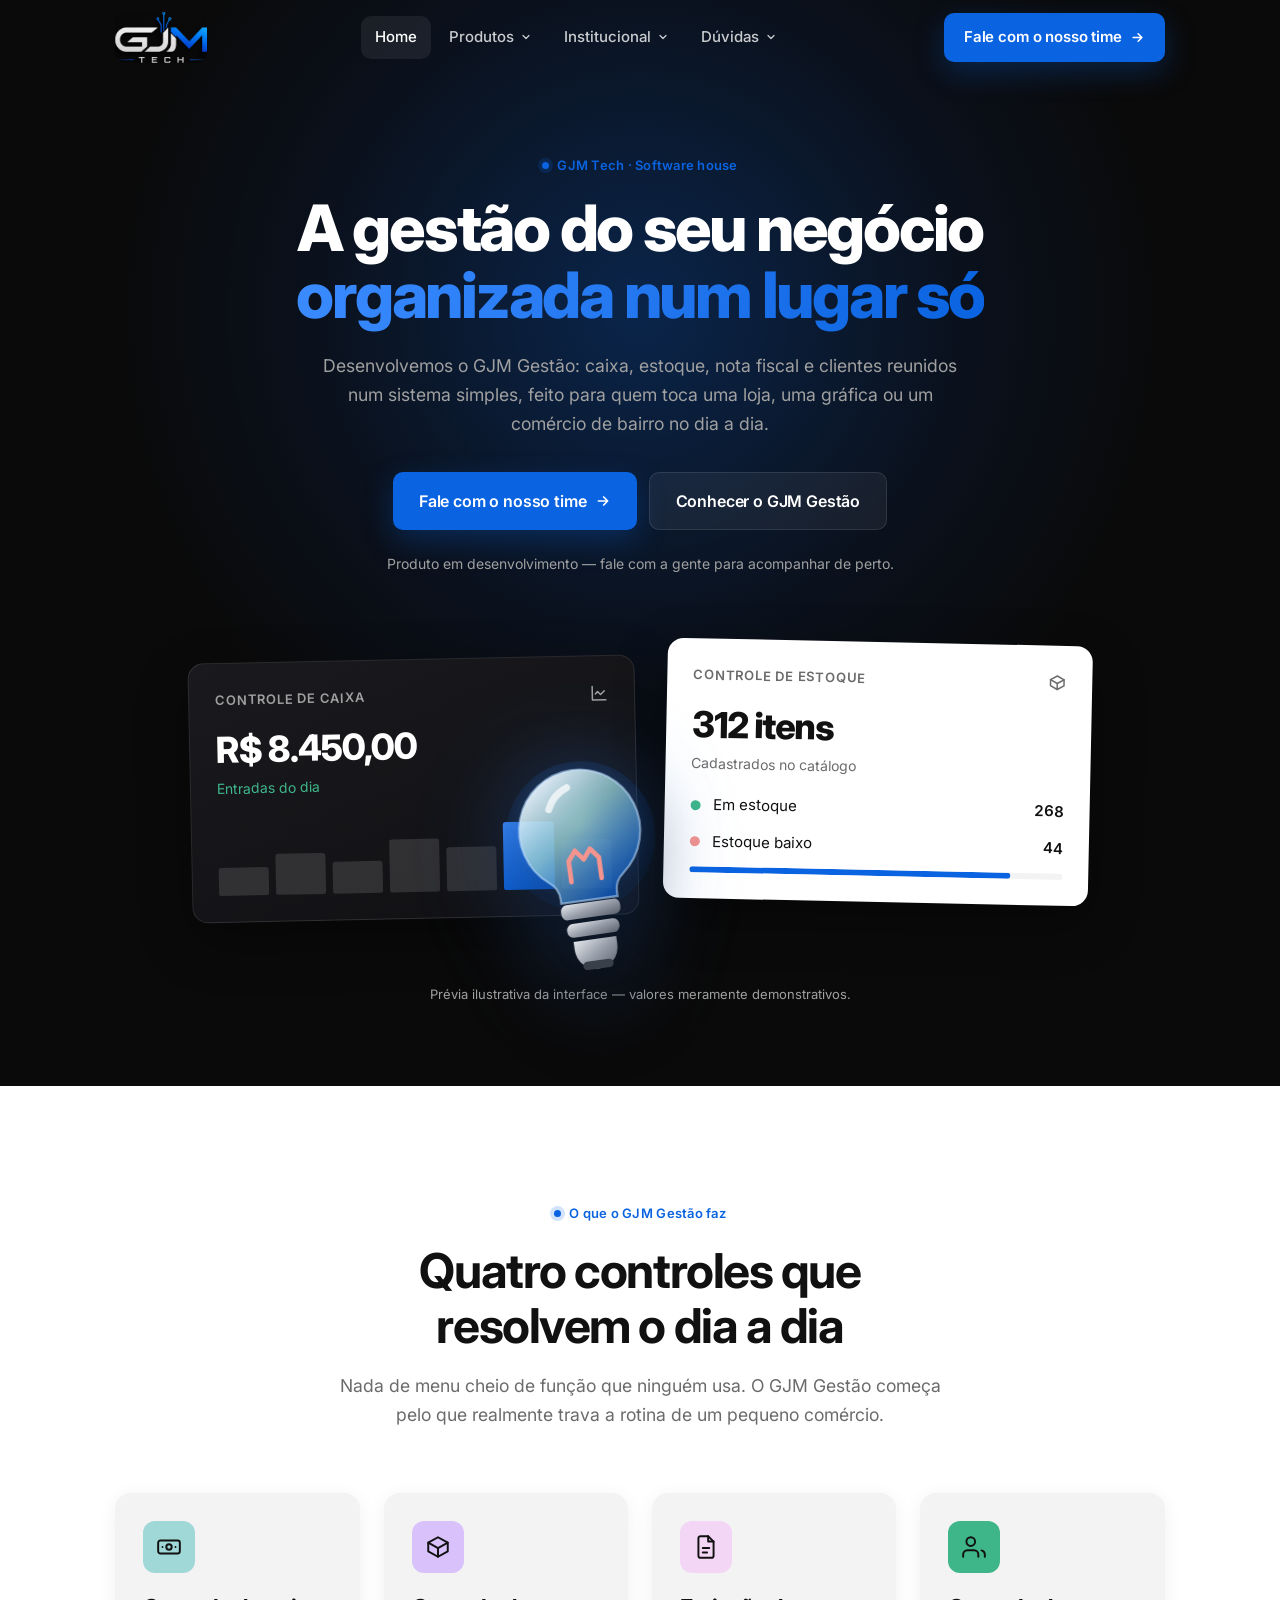
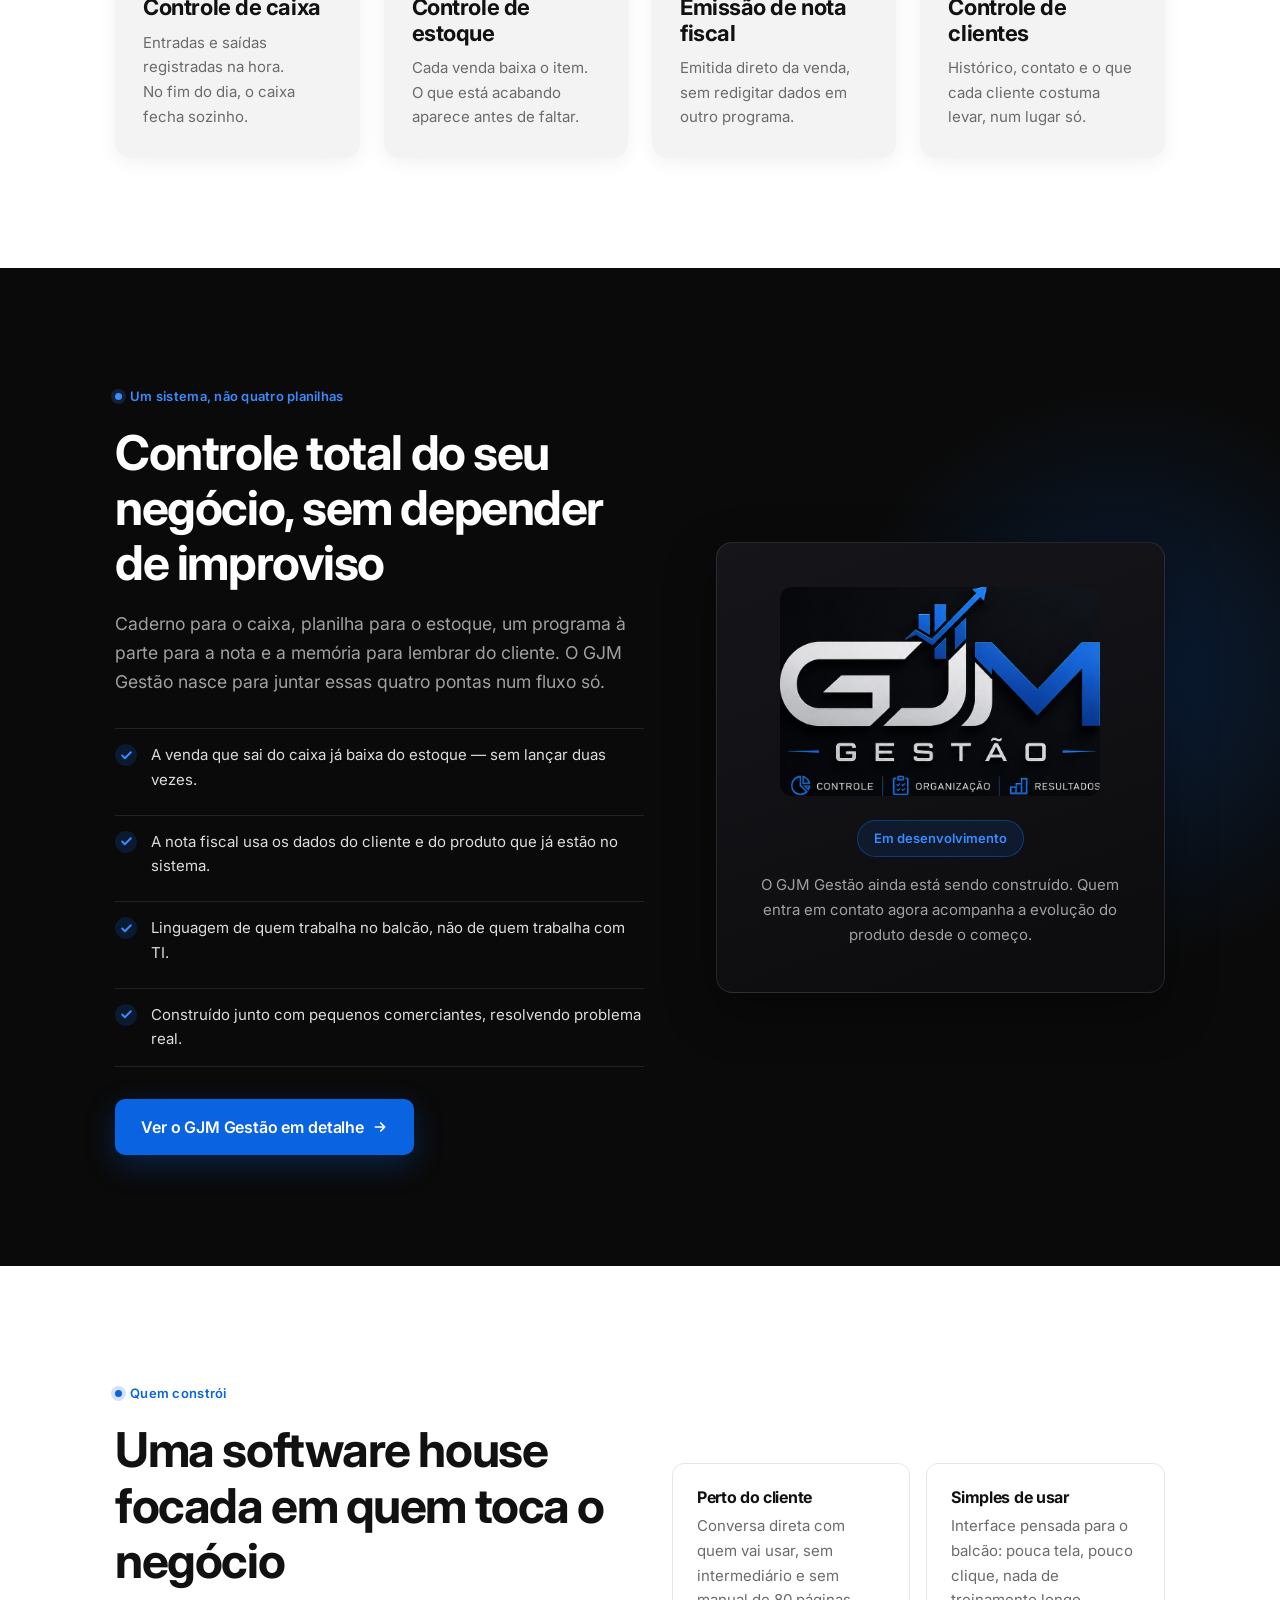
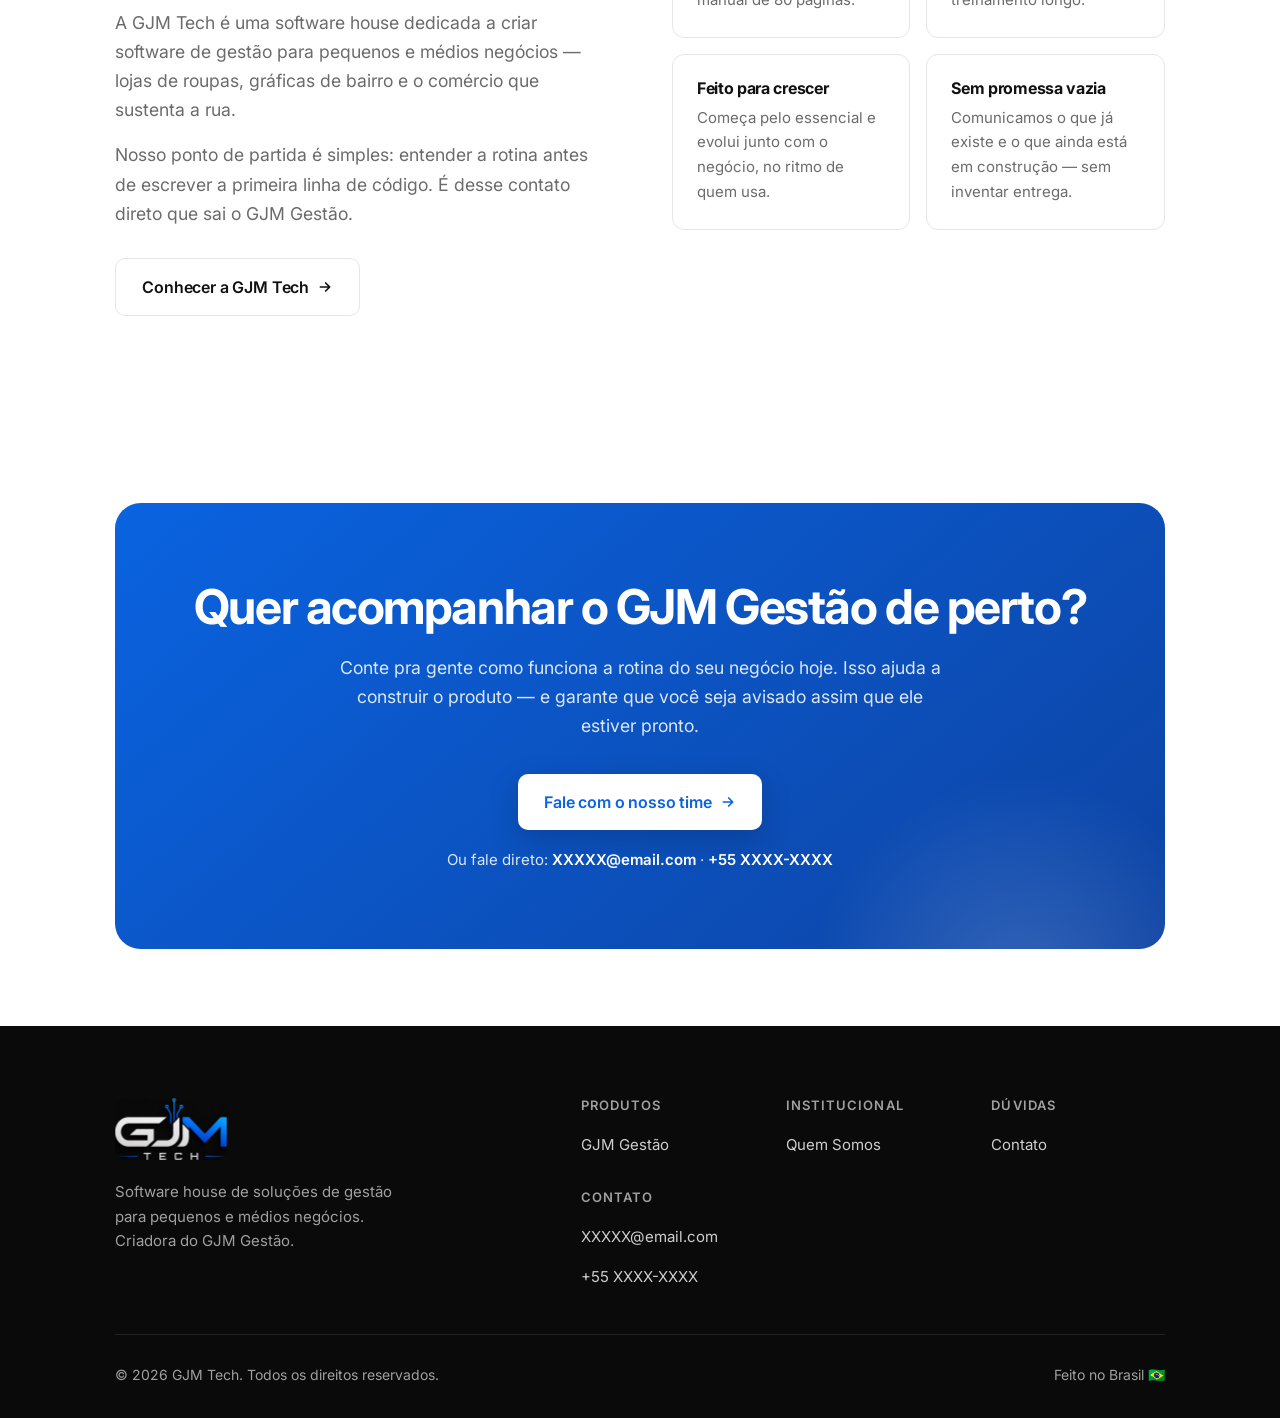
==== src/index.html @ 1a2ffc6f "Estrutura inicial do projeto e implementação da Home - Organiza as skills soltas na raiz em .claude/" ====
<!DOCTYPE html>
<html lang="pt-BR">
<head>
  <meta charset="UTF-8">
  <meta name="viewport" content="width=device-width, initial-scale=1">
  <title>GJM Tech — Software house para a gestão do seu negócio</title>
  <meta name="description" content="A GJM Tech desenvolve o GJM Gestão: caixa, estoque, nota fiscal e clientes num sistema só, pensado para lojas, gráficas e pequenos comércios.">

  <link rel="preconnect" href="https://fonts.googleapis.com">
  <link rel="preconnect" href="https://fonts.gstatic.com" crossorigin>
  <link href="https://fonts.googleapis.com/css2?family=Inter:wght@400;500;600;700;800&display=swap" rel="stylesheet">

  <link rel="stylesheet" href="styles/tokens.css">
  <link rel="stylesheet" href="styles/base.css">
  <link rel="stylesheet" href="styles/components.css">
  <link rel="stylesheet" href="styles/home.css">
</head>
<body>

  <a class="skip-link" href="#conteudo">Pular para o conteúdo</a>

  <!-- ==================================================== HEADER -->
  <header class="site-header" id="site-header">
    <div class="container site-header__inner">

      <a class="brand" href="index.html" aria-label="GJM Tech — página inicial">
        <img src="../assets/images/logo.jpg" alt="GJM Tech">
      </a>

      <nav class="nav" aria-label="Navegação principal">
        <ul class="nav__list">
          <li class="nav__item">
            <a class="nav__link" href="index.html" aria-current="page">Home</a>
          </li>

          <li class="nav__item">
            <button class="nav__trigger" type="button" aria-expanded="false" aria-controls="dd-produtos">
              Produtos
              <svg class="nav__chevron" width="12" height="12" viewBox="0 0 24 24" fill="none" stroke="currentColor" stroke-width="2.5" stroke-linecap="round" stroke-linejoin="round" aria-hidden="true"><path d="m6 9 6 6 6-6"/></svg>
            </button>
            <div class="nav__dropdown" id="dd-produtos">
              <a href="produtos/gjm-gestao.html">
                GJM Gestão
                <span>Caixa, estoque, nota fiscal e clientes</span>
              </a>
            </div>
          </li>

          <li class="nav__item">
            <button class="nav__trigger" type="button" aria-expanded="false" aria-controls="dd-institucional">
              Institucional
              <svg class="nav__chevron" width="12" height="12" viewBox="0 0 24 24" fill="none" stroke="currentColor" stroke-width="2.5" stroke-linecap="round" stroke-linejoin="round" aria-hidden="true"><path d="m6 9 6 6 6-6"/></svg>
            </button>
            <div class="nav__dropdown" id="dd-institucional">
              <a href="institucional/quem-somos.html">
                Quem Somos
                <span>A história e o propósito da GJM Tech</span>
              </a>
            </div>
          </li>

          <li class="nav__item">
            <button class="nav__trigger" type="button" aria-expanded="false" aria-controls="dd-duvidas">
              Dúvidas
              <svg class="nav__chevron" width="12" height="12" viewBox="0 0 24 24" fill="none" stroke="currentColor" stroke-width="2.5" stroke-linecap="round" stroke-linejoin="round" aria-hidden="true"><path d="m6 9 6 6 6-6"/></svg>
            </button>
            <div class="nav__dropdown" id="dd-duvidas">
              <a href="duvidas/contato.html">
                Contato
                <span>Fale com quem desenvolve o produto</span>
              </a>
            </div>
          </li>
        </ul>
      </nav>

      <div class="site-header__actions">
        <a class="btn btn--primary" href="duvidas/contato.html">
          Fale com o nosso time
          <svg class="btn__arrow" width="15" height="15" viewBox="0 0 24 24" fill="none" stroke="currentColor" stroke-width="2.5" stroke-linecap="round" stroke-linejoin="round" aria-hidden="true"><path d="M5 12h14M13 6l6 6-6 6"/></svg>
        </a>
      </div>

      <button class="nav-toggle" type="button" id="nav-toggle" aria-expanded="false" aria-controls="drawer">
        <span></span><span></span><span></span>
        <span class="sr-only">Abrir menu</span>
      </button>

    </div>
  </header>

  <!-- ==================================================== DRAWER MOBILE -->
  <div class="drawer-overlay" id="drawer-overlay" hidden></div>

  <aside class="drawer" id="drawer" aria-label="Menu" aria-hidden="true">
    <div class="drawer__head">
      <span class="brand brand--sm">
        <img src="../assets/images/logo.jpg" alt="GJM Tech">
      </span>
      <button class="drawer__close" type="button" id="drawer-close">
        <svg width="18" height="18" viewBox="0 0 24 24" fill="none" stroke="currentColor" stroke-width="2.5" stroke-linecap="round" aria-hidden="true"><path d="M18 6 6 18M6 6l12 12"/></svg>
        <span class="sr-only">Fechar menu</span>
      </button>
    </div>

    <div class="drawer__group">
      <a class="drawer__link" href="index.html">Home</a>
    </div>

    <div class="drawer__group">
      <span class="drawer__label">Produtos</span>
      <a class="drawer__link" href="produtos/gjm-gestao.html">GJM Gestão</a>
    </div>

    <div class="drawer__group">
      <span class="drawer__label">Institucional</span>
      <a class="drawer__link" href="institucional/quem-somos.html">Quem Somos</a>
    </div>

    <div class="drawer__group">
      <span class="drawer__label">Dúvidas</span>
      <a class="drawer__link" href="duvidas/contato.html">Contato</a>
    </div>

    <a class="btn btn--primary btn--lg" href="duvidas/contato.html">
      Fale com o nosso time
      <svg class="btn__arrow" width="15" height="15" viewBox="0 0 24 24" fill="none" stroke="currentColor" stroke-width="2.5" stroke-linecap="round" stroke-linejoin="round" aria-hidden="true"><path d="M5 12h14M13 6l6 6-6 6"/></svg>
    </a>
  </aside>

  <main id="conteudo">

    <!-- ==================================================== HERO -->
    <section class="hero">
      <div class="container">

        <div class="hero__intro">
          <span class="eyebrow">GJM Tech · Software house</span>
          <h1>A gestão do seu negócio <em>organizada num lugar só</em></h1>
          <p class="hero__lede">
            Desenvolvemos o GJM Gestão: caixa, estoque, nota fiscal e clientes reunidos
            num sistema simples, feito para quem toca uma loja, uma gráfica ou um
            comércio de bairro no dia a dia.
          </p>

          <div class="hero__actions">
            <a class="btn btn--primary btn--lg" href="duvidas/contato.html">
              Fale com o nosso time
              <svg class="btn__arrow" width="16" height="16" viewBox="0 0 24 24" fill="none" stroke="currentColor" stroke-width="2.5" stroke-linecap="round" stroke-linejoin="round" aria-hidden="true"><path d="M5 12h14M13 6l6 6-6 6"/></svg>
            </a>
            <a class="btn btn--ghost-light btn--lg" href="produtos/gjm-gestao.html">
              Conhecer o GJM Gestão
            </a>
          </div>

          <p class="hero__note">Produto em desenvolvimento — fale com a gente para acompanhar de perto.</p>
        </div>

        <div class="hero__stage">

          <!-- Card escuro — Controle de Caixa -->
          <article class="hero-card hero-card--dark">
            <div class="hero-card__head">
              <span class="hero-card__title">Controle de caixa</span>
              <svg width="18" height="18" viewBox="0 0 24 24" fill="none" stroke="currentColor" stroke-width="2" stroke-linecap="round" stroke-linejoin="round" aria-hidden="true" style="color:var(--text-muted-dark)"><path d="M3 3v18h18"/><path d="m19 9-5 5-4-4-3 3"/></svg>
            </div>
            <p class="hero-card__value">R$ 8.450,00</p>
            <p class="hero-card__meta">Entradas do dia</p>
            <div class="hero-card__chart" aria-hidden="true">
              <i style="height:38%"></i>
              <i style="height:56%"></i>
              <i style="height:44%"></i>
              <i style="height:72%"></i>
              <i style="height:60%"></i>
              <i class="is-active" style="height:92%"></i>
              <i style="height:66%"></i>
            </div>
          </article>

          <!-- Card claro — Controle de Estoque -->
          <article class="hero-card hero-card--light">
            <div class="hero-card__head">
              <span class="hero-card__title">Controle de estoque</span>
              <svg width="18" height="18" viewBox="0 0 24 24" fill="none" stroke="currentColor" stroke-width="2" stroke-linecap="round" stroke-linejoin="round" aria-hidden="true" style="color:var(--text-muted)"><path d="m21 8-9-5-9 5v8l9 5 9-5Z"/><path d="M3 8l9 5 9-5M12 13v8"/></svg>
            </div>
            <p class="hero-card__value">312 itens</p>
            <p class="hero-card__meta">Cadastrados no catálogo</p>

            <div class="hero-card__rows">
              <div class="hero-card__row">
                <span class="hero-card__dot" style="background:var(--accent-green)"></span>
                <span>Em estoque</span>
                <span>268</span>
              </div>
              <div class="hero-card__row">
                <span class="hero-card__dot" style="background:var(--accent-coral)"></span>
                <span>Estoque baixo</span>
                <span>44</span>
              </div>
              <div class="hero-card__bar" aria-hidden="true"><i style="width:86%"></i></div>
            </div>
          </article>

          <!--
            Elemento decorativo com paralaxe — lâmpada. Só desktop.
            Ver .claude/skills/parallax-hero-effect/SKILL.md

            Desenhado em SVG inline (nenhum arquivo de imagem é gerado ou baixado).
            aguardando asset: se `assets/hero/lampada.png` existir, o main.js
            troca este SVG pela imagem automaticamente.
          -->
          <div class="hero-decor" id="hero-decor" aria-hidden="true">
            <svg class="hero-decor__svg" viewBox="0 0 120 170" fill="none" role="presentation">
              <defs>
                <radialGradient id="bulbGlow" cx="50%" cy="42%" r="52%">
                  <stop offset="0%"   stop-color="#BFE9FF" stop-opacity=".95"/>
                  <stop offset="55%"  stop-color="#3B8BFF" stop-opacity=".55"/>
                  <stop offset="100%" stop-color="#0A63E0" stop-opacity=".18"/>
                </radialGradient>
                <linearGradient id="bulbGlass" x1="24%" y1="8%" x2="82%" y2="92%">
                  <stop offset="0%"   stop-color="#EAF6FF" stop-opacity=".92"/>
                  <stop offset="42%"  stop-color="#9FD8D6" stop-opacity=".70"/>
                  <stop offset="100%" stop-color="#0A63E0" stop-opacity=".62"/>
                </linearGradient>
                <linearGradient id="bulbBase" x1="0%" y1="0%" x2="100%" y2="100%">
                  <stop offset="0%"   stop-color="#E4E7EC"/>
                  <stop offset="48%"  stop-color="#9AA1AC"/>
                  <stop offset="100%" stop-color="#5C636E"/>
                </linearGradient>
              </defs>

              <!-- halo -->
              <circle cx="60" cy="56" r="54" fill="url(#bulbGlow)" opacity=".38"/>

              <!-- vidro -->
              <path d="M60 8a44 44 0 0 1 27 78.5c-4.4 3.4-6.5 7.6-6.5 12.6v3.4h-41v-3.4c0-5-2.1-9.2-6.5-12.6A44 44 0 0 1 60 8Z"
                    fill="url(#bulbGlass)" stroke="#BFE0FF" stroke-opacity=".55" stroke-width="1.6"/>

              <!-- brilho especular -->
              <path d="M40 34a26 26 0 0 1 15-14" stroke="#FFFFFF" stroke-opacity=".72"
                    stroke-width="5" stroke-linecap="round"/>

              <!-- filamento -->
              <path d="M49 88V73l5.5-7 5.5 7 5.5-7 5.5 7v15"
                    stroke="#F4948F" stroke-width="3.4" stroke-linecap="round" stroke-linejoin="round"/>

              <!-- rosca -->
              <rect x="38.5" y="104" width="43" height="11" rx="4.5" fill="url(#bulbBase)"/>
              <rect x="41"   y="118" width="38" height="10" rx="4.5" fill="url(#bulbBase)"/>
              <path d="M44.5 131h31v6a15.5 15.5 0 0 1-31 0v-6Z" fill="url(#bulbBase)"/>
              <path d="M52 149.5h16" stroke="#3A4049" stroke-width="6" stroke-linecap="round"/>
            </svg>
          </div>

        </div>

        <p class="hero__disclaimer">Prévia ilustrativa da interface — valores meramente demonstrativos.</p>

      </div>
    </section>

    <!-- ==================================================== FUNCIONALIDADES -->
    <section class="section section--light" id="funcionalidades">
      <div class="container">

        <div class="section-head section-head--center features__head reveal">
          <span class="eyebrow">O que o GJM Gestão faz</span>
          <h2>Quatro controles que resolvem o dia a dia</h2>
          <p>
            Nada de menu cheio de função que ninguém usa. O GJM Gestão começa pelo
            que realmente trava a rotina de um pequeno comércio.
          </p>
        </div>

        <div class="features__grid">

          <article class="feature-card reveal">
            <div class="feature-card__icon" style="background:var(--accent-mint)">
              <svg viewBox="0 0 24 24" fill="none" stroke="currentColor" stroke-width="1.8" stroke-linecap="round" stroke-linejoin="round" aria-hidden="true"><rect x="2" y="6" width="20" height="12" rx="2"/><circle cx="12" cy="12" r="2.5"/><path d="M6 12h.01M18 12h.01"/></svg>
            </div>
            <h3>Controle de caixa</h3>
            <p>
              Entradas e saídas registradas na hora. No fim do dia, o caixa fecha sozinho.
            </p>
          </article>

          <article class="feature-card reveal">
            <div class="feature-card__icon" style="background:var(--accent-lavender)">
              <svg viewBox="0 0 24 24" fill="none" stroke="currentColor" stroke-width="1.8" stroke-linecap="round" stroke-linejoin="round" aria-hidden="true"><path d="m21 8-9-5-9 5v8l9 5 9-5Z"/><path d="m3 8 9 5 9-5M12 13v8"/></svg>
            </div>
            <h3>Controle de estoque</h3>
            <p>
              Cada venda baixa o item. O que está acabando aparece antes de faltar.
            </p>
          </article>

          <article class="feature-card reveal">
            <div class="feature-card__icon" style="background:var(--accent-pink)">
              <svg viewBox="0 0 24 24" fill="none" stroke="currentColor" stroke-width="1.8" stroke-linecap="round" stroke-linejoin="round" aria-hidden="true"><path d="M14 2H7a2 2 0 0 0-2 2v16a2 2 0 0 0 2 2h10a2 2 0 0 0 2-2V7Z"/><path d="M14 2v5h5M9 13h6M9 17h4"/></svg>
            </div>
            <h3>Emissão de nota fiscal</h3>
            <p>
              Emitida direto da venda, sem redigitar dados em outro programa.
            </p>
          </article>

          <article class="feature-card reveal">
            <div class="feature-card__icon" style="background:var(--accent-green)">
              <svg viewBox="0 0 24 24" fill="none" stroke="currentColor" stroke-width="1.8" stroke-linecap="round" stroke-linejoin="round" aria-hidden="true"><path d="M16 21v-2a4 4 0 0 0-4-4H6a4 4 0 0 0-4 4v2"/><circle cx="9" cy="7" r="4"/><path d="M22 21v-2a4 4 0 0 0-3-3.87"/></svg>
            </div>
            <h3>Controle de clientes</h3>
            <p>
              Histórico, contato e o que cada cliente costuma levar, num lugar só.
            </p>
          </article>

        </div>
      </div>
    </section>

    <!-- ==================================================== CONTROLE TOTAL -->
    <section class="section section--dark control">
      <div class="container control__inner">

        <div class="reveal">
          <span class="eyebrow">Um sistema, não quatro planilhas</span>
          <h2>Controle total do seu negócio, sem depender de improviso</h2>
          <p style="margin-top:18px;color:var(--text-muted-dark)">
            Caderno para o caixa, planilha para o estoque, um programa à parte para a
            nota e a memória para lembrar do cliente. O GJM Gestão nasce para juntar
            essas quatro pontas num fluxo só.
          </p>

          <ul class="control__list">
            <li>
              <span class="control__check"><svg viewBox="0 0 24 24" fill="none" stroke="currentColor" stroke-width="3.5" stroke-linecap="round" stroke-linejoin="round" aria-hidden="true"><path d="M20 6 9 17l-5-5"/></svg></span>
              A venda que sai do caixa já baixa do estoque — sem lançar duas vezes.
            </li>
            <li>
              <span class="control__check"><svg viewBox="0 0 24 24" fill="none" stroke="currentColor" stroke-width="3.5" stroke-linecap="round" stroke-linejoin="round" aria-hidden="true"><path d="M20 6 9 17l-5-5"/></svg></span>
              A nota fiscal usa os dados do cliente e do produto que já estão no sistema.
            </li>
            <li>
              <span class="control__check"><svg viewBox="0 0 24 24" fill="none" stroke="currentColor" stroke-width="3.5" stroke-linecap="round" stroke-linejoin="round" aria-hidden="true"><path d="M20 6 9 17l-5-5"/></svg></span>
              Linguagem de quem trabalha no balcão, não de quem trabalha com TI.
            </li>
            <li>
              <span class="control__check"><svg viewBox="0 0 24 24" fill="none" stroke="currentColor" stroke-width="3.5" stroke-linecap="round" stroke-linejoin="round" aria-hidden="true"><path d="M20 6 9 17l-5-5"/></svg></span>
              Construído junto com pequenos comerciantes, resolvendo problema real.
            </li>
          </ul>

          <div class="control__cta">
            <a class="btn btn--primary btn--lg" href="produtos/gjm-gestao.html">
              Ver o GJM Gestão em detalhe
              <svg class="btn__arrow" width="16" height="16" viewBox="0 0 24 24" fill="none" stroke="currentColor" stroke-width="2.5" stroke-linecap="round" stroke-linejoin="round" aria-hidden="true"><path d="M5 12h14M13 6l6 6-6 6"/></svg>
            </a>
          </div>
        </div>

        <div class="product-showcase reveal">
          <div class="product-showcase__logo">
            <img src="../assets/images/logo_produto.png" alt="GJM Gestão — controle, organização e resultados">
          </div>
          <span class="product-showcase__tag">Em desenvolvimento</span>
          <p>
            O GJM Gestão ainda está sendo construído. Quem entra em contato agora
            acompanha a evolução do produto desde o começo.
          </p>
        </div>

      </div>
    </section>

    <!-- ==================================================== SOBRE A GJM TECH -->
    <section class="section section--light about">
      <div class="container about__inner">

        <div class="about__text reveal">
          <span class="eyebrow">Quem constrói</span>
          <h2 style="margin-bottom:20px">Uma software house focada em quem toca o negócio</h2>
          <p>
            A GJM Tech é uma software house dedicada a criar software de gestão para
            pequenos e médios negócios — lojas de roupas, gráficas de bairro e o
            comércio que sustenta a rua.
          </p>
          <p>
            Nosso ponto de partida é simples: entender a rotina antes de escrever a
            primeira linha de código. É desse contato direto que sai o GJM Gestão.
          </p>

          <div class="about__cta">
            <a class="btn btn--ghost-dark btn--lg" href="institucional/quem-somos.html">
              Conhecer a GJM Tech
              <svg class="btn__arrow" width="16" height="16" viewBox="0 0 24 24" fill="none" stroke="currentColor" stroke-width="2.5" stroke-linecap="round" stroke-linejoin="round" aria-hidden="true"><path d="M5 12h14M13 6l6 6-6 6"/></svg>
            </a>
          </div>
        </div>

        <div class="about__points reveal">
          <article class="about-point">
            <h3>Perto do cliente</h3>
            <p>Conversa direta com quem vai usar, sem intermediário e sem manual de 80 páginas.</p>
          </article>
          <article class="about-point">
            <h3>Simples de usar</h3>
            <p>Interface pensada para o balcão: pouca tela, pouco clique, nada de treinamento longo.</p>
          </article>
          <article class="about-point">
            <h3>Feito para crescer</h3>
            <p>Começa pelo essencial e evolui junto com o negócio, no ritmo de quem usa.</p>
          </article>
          <article class="about-point">
            <h3>Sem promessa vazia</h3>
            <p>Comunicamos o que já existe e o que ainda está em construção — sem inventar entrega.</p>
          </article>
        </div>

      </div>
    </section>

    <!-- ==================================================== CTA FINAL -->
    <section class="final-cta">
      <div class="container">
        <div class="final-cta__box reveal">
          <h2>Quer acompanhar o GJM Gestão de perto?</h2>
          <p>
            Conte pra gente como funciona a rotina do seu negócio hoje. Isso ajuda a
            construir o produto — e garante que você seja avisado assim que ele estiver pronto.
          </p>

          <div class="final-cta__actions">
            <a class="btn btn--primary btn--lg" href="duvidas/contato.html">
              Fale com o nosso time
              <svg class="btn__arrow" width="16" height="16" viewBox="0 0 24 24" fill="none" stroke="currentColor" stroke-width="2.5" stroke-linecap="round" stroke-linejoin="round" aria-hidden="true"><path d="M5 12h14M13 6l6 6-6 6"/></svg>
            </a>
          </div>

          <!-- Placeholders obrigatórios até o usuário informar os dados reais
               (ver skill content-guidelines) -->
          <p class="final-cta__contact">
            Ou fale direto: <strong>XXXXX@email.com</strong> · <strong>+55 XXXX-XXXX</strong>
          </p>
        </div>
      </div>
    </section>

  </main>

  <!-- ==================================================== FOOTER -->
  <footer class="site-footer">
    <div class="container">

      <div class="site-footer__top">
        <div class="site-footer__about">
          <span class="brand brand--lg">
            <img src="../assets/images/logo.jpg" alt="GJM Tech">
          </span>
          <p>
            Software house de soluções de gestão para pequenos e médios negócios.
            Criadora do GJM Gestão.
          </p>
        </div>

        <div class="site-footer__cols">
          <div>
            <h4>Produtos</h4>
            <ul>
              <li><a href="produtos/gjm-gestao.html">GJM Gestão</a></li>
            </ul>
          </div>
          <div>
            <h4>Institucional</h4>
            <ul>
              <li><a href="institucional/quem-somos.html">Quem Somos</a></li>
            </ul>
          </div>
          <div>
            <h4>Dúvidas</h4>
            <ul>
              <li><a href="duvidas/contato.html">Contato</a></li>
            </ul>
          </div>
          <div>
            <h4>Contato</h4>
            <ul>
              <li><a href="mailto:XXXXX@email.com">XXXXX@email.com</a></li>
              <li><a href="tel:+55XXXXXXXX">+55 XXXX-XXXX</a></li>
            </ul>
          </div>
        </div>
      </div>

      <div class="site-footer__bottom">
        <p>© <span id="ano">2026</span> GJM Tech. Todos os direitos reservados.</p>
        <p>Feito no Brasil 🇧🇷</p>
      </div>

    </div>
  </footer>

  <script type="module" src="scripts/main.js"></script>
</body>
</html>
---- src/styles/tokens.css ----
/* ==========================================================================
   Design tokens — GJM Tech
   Fonte da verdade: .claude/skills/design-system/SKILL.md
   ========================================================================== */

:root {
  /* --- Cores base --- */
  --bg-dark: #0A0A0A;
  --bg-dark-soft: #121214;
  --bg-white: #FFFFFF;
  --bg-card-light: #F3F3F4;

  --text-dark: #111111;
  --text-white: #FFFFFF;
  --text-muted: #6B6B6B;
  --text-muted-dark: #A0A0A0;

  --border-light: #E6E6E8;
  --border-dark: rgba(255, 255, 255, 0.10);

  /* --- Marca (extraída das logos oficiais — azul, não o roxo do Revio) --- */
  --brand-primary: #0A63E0;
  --brand-primary-hover: #0850B8;
  --brand-bright: #3B8BFF;
  --brand-deep: #0D43A3;

  /* --- Acentos (ícones de feature / decorativos) --- */
  --accent-mint: #9FD8D6;
  --accent-coral: #F4948F;
  --accent-green: #3FB68A;
  --accent-lavender: #D9C2FB;
  --accent-pink: #F3D6F5;
  --accent-grey-dark: #2C2C2E;

  /* --- Tipografia --- */
  --font-sans: 'Inter', -apple-system, BlinkMacSystemFont, 'Segoe UI', Roboto,
    'Helvetica Neue', Arial, sans-serif;

  --fs-h1: clamp(2.25rem, 1.35rem + 3.9vw, 4rem);      /* 36 → 64px */
  --fs-h2: clamp(1.75rem, 1.25rem + 2.2vw, 3rem);      /* 28 → 48px */
  --fs-h3: clamp(1.125rem, 1rem + 0.5vw, 1.375rem);    /* 18 → 22px */
  --fs-body: clamp(1rem, 0.96rem + 0.18vw, 1.125rem);  /* 16 → 18px */
  --fs-small: 0.9375rem;                               /* 15px */
  --fs-label: 0.8125rem;                               /* 13px */

  --lh-tight: 1.05;
  --lh-heading: 1.15;
  --lh-body: 1.65;

  /* --- Layout --- */
  --content-max: 1200px;
  --gutter: 24px;
  --gutter-desktop: 130px;

  --radius-sm: 10px;
  --radius: 12px;
  --radius-lg: 16px;
  --radius-pill: 999px;

  --section-py: clamp(64px, 4.5rem + 3vw, 120px);

  /* --- Sombras --- */
  --shadow-card: 0 4px 20px rgba(0, 0, 0, 0.06);
  --shadow-float: 0 18px 50px rgba(0, 0, 0, 0.35);
  --shadow-brand: 0 10px 30px rgba(10, 99, 224, 0.28);

  /* --- Movimento --- */
  --ease: cubic-bezier(0.22, 0.61, 0.36, 1);
  --dur: 240ms;

  /* --- Header --- */
  --header-h: 76px;
}
---- src/styles/base.css ----
/* ==========================================================================
   Reset + tipografia base
   ========================================================================== */

*,
*::before,
*::after {
  box-sizing: border-box;
}

html {
  -webkit-text-size-adjust: 100%;
  scroll-behavior: smooth;
  scroll-padding-top: calc(var(--header-h) + 16px);
}

body {
  margin: 0;
  background: var(--bg-white);
  color: var(--text-dark);
  font-family: var(--font-sans);
  font-size: var(--fs-body);
  line-height: var(--lh-body);
  -webkit-font-smoothing: antialiased;
  overflow-x: hidden;
}

body.is-locked {
  overflow: hidden;
}

h1, h2, h3, h4 {
  margin: 0;
  line-height: var(--lh-heading);
  letter-spacing: -0.02em;
  font-weight: 700;
}

h1 {
  font-size: var(--fs-h1);
  line-height: var(--lh-tight);
  letter-spacing: -0.035em;
  font-weight: 800;
}

h2 { font-size: var(--fs-h2); letter-spacing: -0.03em; }
h3 { font-size: var(--fs-h3); }

p { margin: 0; }

a {
  color: inherit;
  text-decoration: none;
}

img {
  max-width: 100%;
  height: auto;
  display: block;
}

button {
  font: inherit;
  color: inherit;
  background: none;
  border: 0;
  cursor: pointer;
}

ul {
  margin: 0;
  padding: 0;
  list-style: none;
}

:focus-visible {
  outline: 2px solid var(--brand-bright);
  outline-offset: 3px;
  border-radius: 4px;
}

/* --- Utilitários de layout --- */

/* --content-max é a largura do CONTEÚDO; o padding lateral generoso
   (marca registrada do template de referência) fica por fora dele. */
.container {
  --container-pad: var(--gutter);

  width: 100%;
  max-width: calc(var(--content-max) + 2 * var(--container-pad));
  margin-inline: auto;
  padding-inline: var(--container-pad);
}

.section {
  padding-block: var(--section-py);
}

.section--dark {
  background: var(--bg-dark);
  color: var(--text-white);
}

.section--light {
  background: var(--bg-white);
  color: var(--text-dark);
}

.sr-only {
  position: absolute;
  width: 1px;
  height: 1px;
  padding: 0;
  margin: -1px;
  overflow: hidden;
  clip-path: inset(50%);
  white-space: nowrap;
  border: 0;
}

/* Link "pular para o conteúdo" (acessibilidade de teclado) */
.skip-link {
  position: absolute;
  left: 50%;
  top: 8px;
  translate: -50% -200%;
  z-index: 200;
  padding: 10px 18px;
  border-radius: var(--radius-sm);
  background: var(--brand-primary);
  color: var(--text-white);
  font-size: var(--fs-small);
  font-weight: 600;
  transition: translate var(--dur) var(--ease);
}

.skip-link:focus-visible {
  translate: -50% 0;
}

@media (min-width: 768px) {
  .container {
    --container-pad: clamp(32px, 9vw, var(--gutter-desktop));
  }
}

@media (prefers-reduced-motion: reduce) {
  html { scroll-behavior: auto; }

  *,
  *::before,
  *::after {
    animation-duration: 0.01ms !important;
    animation-iteration-count: 1 !important;
    transition-duration: 0.01ms !important;
  }
}
---- src/styles/components.css ----
/* ==========================================================================
   Componentes: header, nav, botões, eyebrow, footer
   ========================================================================== */

/* --------------------------------------------------------- Botões */

.btn {
  display: inline-flex;
  align-items: center;
  gap: 8px;
  padding: 12px 20px;
  border-radius: var(--radius-sm);
  font-size: var(--fs-small);
  font-weight: 600;
  letter-spacing: -0.01em;
  white-space: nowrap;
  transition: background-color var(--dur) var(--ease),
              color var(--dur) var(--ease),
              transform var(--dur) var(--ease),
              box-shadow var(--dur) var(--ease);
}

.btn:hover { transform: translateY(-1px); }
.btn:active { transform: translateY(0); }

.btn__arrow {
  transition: transform var(--dur) var(--ease);
}

.btn:hover .btn__arrow {
  transform: translateX(3px);
}

.btn--primary {
  background: var(--brand-primary);
  color: var(--text-white);
  box-shadow: var(--shadow-brand);
}

.btn--primary:hover {
  background: var(--brand-primary-hover);
}

.btn--ghost-light {
  background: rgba(255, 255, 255, 0.06);
  color: var(--text-white);
  border: 1px solid var(--border-dark);
}

.btn--ghost-light:hover {
  background: rgba(255, 255, 255, 0.12);
}

.btn--ghost-dark {
  background: transparent;
  color: var(--text-dark);
  border: 1px solid var(--border-light);
}

.btn--ghost-dark:hover {
  background: var(--bg-card-light);
}

.btn--lg {
  padding: 15px 26px;
  font-size: 1rem;
}

/* --------------------------------------------------------- Eyebrow / label */

.eyebrow {
  display: inline-flex;
  align-items: center;
  gap: 8px;
  margin-bottom: 18px;
  font-size: var(--fs-label);
  font-weight: 600;
  letter-spacing: 0.02em;
  color: var(--brand-primary);
}

.section--dark .eyebrow {
  color: var(--brand-bright);
}

.eyebrow::before {
  content: '';
  width: 7px;
  height: 7px;
  border-radius: 50%;
  background: currentColor;
  box-shadow: 0 0 0 4px color-mix(in srgb, currentColor 18%, transparent);
}

/* --------------------------------------------------------- Cabeçalho de seção */

.section-head {
  max-width: 640px;
}

.section-head--center {
  margin-inline: auto;
  text-align: center;
}

.section-head p {
  margin-top: 18px;
  color: var(--text-muted);
}

.section--dark .section-head p {
  color: var(--text-muted-dark);
}

/* --------------------------------------------------------- Header / navegação */

.site-header {
  position: fixed;
  inset: 0 0 auto 0;
  z-index: 100;
  height: var(--header-h);
  display: flex;
  align-items: center;
  background: transparent;
  border-bottom: 1px solid transparent;
  transition: background-color var(--dur) var(--ease),
              border-color var(--dur) var(--ease),
              backdrop-filter var(--dur) var(--ease);
}

.site-header.is-scrolled {
  background: rgba(10, 10, 10, 0.72);
  backdrop-filter: blur(14px);
  -webkit-backdrop-filter: blur(14px);
  border-bottom-color: var(--border-dark);
}

.site-header__inner {
  display: flex;
  align-items: center;
  justify-content: space-between;
  gap: 24px;
}

/* Logo — o arquivo tem fundo escuro embutido E uma moldura vazia larga
   (o logotipo ocupa só ~70% x 39% do JPG). Por isso a imagem é ampliada
   dentro de um container que recorta a moldura, senão o logotipo renderiza
   ilegível. Ver skill design-system > Logos. */
.brand {
  --brand-w: 92px;

  position: relative;
  display: block;
  flex-shrink: 0;
  width: var(--brand-w);
  /* proporção real do logotipo dentro do arquivo: 448 x 247 = 1.81 */
  aspect-ratio: 1.81;
  overflow: hidden;
  border-radius: var(--radius-sm);
  background: var(--bg-dark);
}

.brand img {
  position: absolute;
  left: 50%;
  top: 50%;
  width: 143%;          /* 100 / 0.70 — desfaz a moldura horizontal */
  height: auto;
  max-width: none;
  /* centro real do logotipo dentro do arquivo: 49.7% / 48.2% */
  transform: translate(-49.7%, -48.2%);
}

.brand--sm { --brand-w: 78px; }
.brand--lg { --brand-w: 112px; }

/* --- Nav desktop --- */

.nav {
  display: none;
}

.nav__list {
  display: flex;
  align-items: center;
  gap: 4px;
}

.nav__item {
  position: relative;
}

.nav__link,
.nav__trigger {
  display: inline-flex;
  align-items: center;
  gap: 6px;
  padding: 9px 14px;
  border-radius: var(--radius-sm);
  font-size: var(--fs-small);
  font-weight: 500;
  color: rgba(255, 255, 255, 0.78);
  transition: color var(--dur) var(--ease), background-color var(--dur) var(--ease);
}

.nav__link:hover,
.nav__trigger:hover,
.nav__item:focus-within > .nav__trigger,
.nav__link[aria-current='page'] {
  color: var(--text-white);
  background: rgba(255, 255, 255, 0.07);
}

.nav__chevron {
  transition: transform var(--dur) var(--ease);
}

.nav__item:hover .nav__chevron,
.nav__item:focus-within .nav__chevron {
  transform: rotate(180deg);
}

/* --- Dropdown --- */

.nav__dropdown {
  position: absolute;
  top: calc(100% + 10px);
  left: 0;
  min-width: 244px;
  padding: 8px;
  border-radius: var(--radius);
  background: #17171A;
  border: 1px solid var(--border-dark);
  box-shadow: var(--shadow-float);
  opacity: 0;
  visibility: hidden;
  transform: translateY(-6px);
  transition: opacity var(--dur) var(--ease),
              transform var(--dur) var(--ease),
              visibility var(--dur) var(--ease);
}

.nav__item:hover .nav__dropdown,
.nav__item:focus-within .nav__dropdown {
  opacity: 1;
  visibility: visible;
  transform: translateY(0);
}

.nav__dropdown a {
  display: block;
  padding: 10px 12px;
  border-radius: var(--radius-sm);
  font-size: var(--fs-small);
  color: rgba(255, 255, 255, 0.82);
  transition: background-color var(--dur) var(--ease), color var(--dur) var(--ease);
}

.nav__dropdown a:hover {
  background: rgba(255, 255, 255, 0.07);
  color: var(--text-white);
}

.nav__dropdown span {
  display: block;
  margin-top: 2px;
  font-size: 0.8125rem;
  line-height: 1.4;
  color: var(--text-muted-dark);
}

/* --- Ações do header --- */

.site-header__actions {
  display: none;
}

/* --- Botão hambúrguer --- */

.nav-toggle {
  display: inline-flex;
  flex-direction: column;
  justify-content: center;
  gap: 5px;
  width: 44px;
  height: 44px;
  padding: 0 10px;
  border-radius: var(--radius-sm);
  border: 1px solid var(--border-dark);
  background: rgba(255, 255, 255, 0.05);
}

.nav-toggle span {
  display: block;
  height: 2px;
  border-radius: 2px;
  background: var(--text-white);
  transition: transform var(--dur) var(--ease), opacity var(--dur) var(--ease);
}

.nav-toggle[aria-expanded='true'] span:nth-child(1) {
  transform: translateY(7px) rotate(45deg);
}

.nav-toggle[aria-expanded='true'] span:nth-child(2) {
  opacity: 0;
}

.nav-toggle[aria-expanded='true'] span:nth-child(3) {
  transform: translateY(-7px) rotate(-45deg);
}

/* --------------------------------------------------------- Drawer mobile */

.drawer-overlay {
  position: fixed;
  inset: 0;
  z-index: 110;
  background: rgba(0, 0, 0, 0.5);
  opacity: 0;
  visibility: hidden;
  transition: opacity var(--dur) var(--ease), visibility var(--dur) var(--ease);
}

.drawer-overlay.is-open {
  opacity: 1;
  visibility: visible;
}

.drawer {
  position: fixed;
  top: 0;
  right: 0;
  z-index: 120;
  width: min(340px, 86vw);
  height: 100dvh;
  padding: 20px;
  overflow-y: auto;
  background: var(--bg-dark);
  border-left: 1px solid var(--border-dark);
  color: var(--text-white);
  transform: translateX(100%);
  visibility: hidden;
  transition: transform 300ms var(--ease), visibility 300ms var(--ease);
}

.drawer.is-open {
  transform: translateX(0);
  visibility: visible;
}

.drawer__head {
  display: flex;
  align-items: center;
  justify-content: space-between;
  gap: 16px;
  margin-bottom: 24px;
}

.drawer__close {
  display: grid;
  place-items: center;
  width: 40px;
  height: 40px;
  border-radius: var(--radius-sm);
  border: 1px solid var(--border-dark);
  color: var(--text-white);
}

.drawer__close:hover {
  background: rgba(255, 255, 255, 0.08);
}

.drawer__group + .drawer__group {
  margin-top: 6px;
  padding-top: 6px;
  border-top: 1px solid var(--border-dark);
}

.drawer__label {
  display: block;
  padding: 14px 4px 6px;
  font-size: 0.75rem;
  font-weight: 600;
  letter-spacing: 0.08em;
  text-transform: uppercase;
  color: var(--text-muted-dark);
}

.drawer a.drawer__link {
  display: block;
  padding: 12px 4px;
  font-size: 1.0625rem;
  font-weight: 500;
  color: rgba(255, 255, 255, 0.88);
}

.drawer a.drawer__link:hover {
  color: var(--brand-bright);
}

.drawer .btn {
  width: 100%;
  justify-content: center;
  margin-top: 24px;
}

/* --------------------------------------------------------- Footer */

.site-footer {
  background: var(--bg-dark);
  color: var(--text-white);
  padding-block: 72px 32px;
}

.site-footer__top {
  display: grid;
  gap: 44px;
  padding-bottom: 44px;
  border-bottom: 1px solid var(--border-dark);
}

.site-footer__about p {
  margin-top: 20px;
  max-width: 34ch;
  font-size: var(--fs-small);
  color: var(--text-muted-dark);
}

.site-footer__cols {
  display: grid;
  grid-template-columns: repeat(auto-fit, minmax(150px, 1fr));
  gap: 32px;
}

.site-footer h4 {
  margin-bottom: 16px;
  font-size: var(--fs-label);
  font-weight: 600;
  letter-spacing: 0.08em;
  text-transform: uppercase;
  color: var(--text-muted-dark);
}

.site-footer li + li {
  margin-top: 11px;
}

.site-footer li a {
  font-size: var(--fs-small);
  color: rgba(255, 255, 255, 0.8);
  transition: color var(--dur) var(--ease);
}

.site-footer li a:hover {
  color: var(--brand-bright);
}

.site-footer__bottom {
  display: flex;
  flex-wrap: wrap;
  align-items: center;
  justify-content: space-between;
  gap: 12px;
  padding-top: 28px;
  font-size: 0.875rem;
  color: var(--text-muted-dark);
}

.site-footer__bottom p { margin: 0; }

/* --------------------------------------------------------- Breakpoints */

@media (min-width: 992px) {
  .nav { display: block; }
  .site-header__actions { display: flex; align-items: center; gap: 12px; }
  .nav-toggle { display: none; }
  .drawer, .drawer-overlay { display: none; }

  .site-footer__top {
    grid-template-columns: 1.1fr 1.6fr;
    gap: 64px;
  }
}
---- src/styles/home.css ----
/* ==========================================================================
   Home — seções
   ========================================================================== */

/* --------------------------------------------------------- Hero */

.hero {
  position: relative;
  /* Sem `overflow: hidden` de propósito: a lâmpada do paralaxe precisa
     "atravessar" para fora do hero e sobrepor a seção clara seguinte.
     O brilho do ::before já se dissolve antes da borda, então não vaza. */
  background: var(--bg-dark);
  color: var(--text-white);
  padding-top: calc(var(--header-h) + clamp(48px, 8vh, 96px));
  padding-bottom: clamp(56px, 9vh, 110px);
}

/* Brilho azul da marca ao fundo */
.hero::before {
  content: '';
  position: absolute;
  top: -22%;
  left: 50%;
  translate: -50% 0;
  width: min(1100px, 130vw);
  aspect-ratio: 1;
  background: radial-gradient(
    circle,
    rgba(10, 99, 224, 0.30) 0%,
    rgba(13, 67, 163, 0.12) 42%,
    transparent 68%
  );
  pointer-events: none;
}

.hero > .container {
  position: relative;
  z-index: 2;
}

.hero__intro {
  max-width: 780px;
  margin-inline: auto;
  text-align: center;
}

.hero__intro h1 {
  text-wrap: balance;
}

.hero__intro h1 em {
  font-style: normal;
  background: linear-gradient(100deg, var(--brand-bright), var(--brand-primary));
  -webkit-background-clip: text;
  background-clip: text;
  color: transparent;
}

.hero__lede {
  margin-top: 22px;
  margin-inline: auto;
  max-width: 60ch;
  color: var(--text-muted-dark);
  text-wrap: pretty;
}

.hero__actions {
  display: flex;
  flex-wrap: wrap;
  justify-content: center;
  gap: 12px;
  margin-top: 34px;
}

.hero__note {
  margin-top: 22px;
  font-size: 0.875rem;
  color: var(--text-muted-dark);
}

/* --- Palco dos cards flutuantes --- */

.hero__stage {
  position: relative;
  margin-top: clamp(48px, 7vw, 84px);
  display: grid;
  gap: 20px;
}

.hero-card {
  position: relative;
  z-index: 3;
  padding: 22px;
  border-radius: var(--radius-lg);
  box-shadow: var(--shadow-float);
}

.hero-card__head {
  display: flex;
  align-items: center;
  justify-content: space-between;
  gap: 12px;
  margin-bottom: 20px;
}

.hero-card__title {
  font-size: var(--fs-label);
  font-weight: 600;
  letter-spacing: 0.06em;
  text-transform: uppercase;
}

.hero-card__value {
  font-size: clamp(1.75rem, 1.4rem + 1.4vw, 2.25rem);
  font-weight: 800;
  letter-spacing: -0.03em;
  line-height: 1.1;
}

.hero-card__meta {
  margin-top: 6px;
  font-size: 0.875rem;
}

/* Card escuro — "Controle de Caixa" */
.hero-card--dark {
  background: linear-gradient(158deg, #1A1A1E 0%, #101013 100%);
  border: 1px solid var(--border-dark);
  color: var(--text-white);
}

.hero-card--dark .hero-card__title { color: var(--text-muted-dark); }
.hero-card--dark .hero-card__meta { color: var(--accent-green); }

/* Mini gráfico de barras (puro CSS, sem dados reais) */
.hero-card__chart {
  display: flex;
  align-items: flex-end;
  gap: 7px;
  height: 74px;
  margin-top: 22px;
}

.hero-card__chart i {
  flex: 1;
  border-radius: 3px 3px 2px 2px;
  background: rgba(255, 255, 255, 0.12);
}

.hero-card__chart i.is-active {
  background: linear-gradient(180deg, var(--brand-bright), var(--brand-primary));
}

/* Card claro — "Controle de Estoque" */
.hero-card--light {
  background: var(--bg-white);
  color: var(--text-dark);
}

.hero-card--light .hero-card__title { color: var(--text-muted); }
.hero-card--light .hero-card__meta { color: var(--text-muted); }

.hero-card__rows {
  display: grid;
  gap: 12px;
  margin-top: 18px;
}

.hero-card__row {
  display: flex;
  align-items: center;
  gap: 12px;
  font-size: var(--fs-small);
}

.hero-card__dot {
  width: 10px;
  height: 10px;
  border-radius: 50%;
  flex-shrink: 0;
}

.hero-card__row span:last-child {
  margin-left: auto;
  font-weight: 600;
  font-variant-numeric: tabular-nums;
}

.hero-card__bar {
  height: 6px;
  border-radius: var(--radius-pill);
  background: var(--bg-card-light);
  overflow: hidden;
}

.hero-card__bar i {
  display: block;
  height: 100%;
  border-radius: inherit;
  background: var(--brand-primary);
}

/* Marca de "isto é uma ilustração, não um dado real" */
.hero__disclaimer {
  position: relative;
  z-index: 3;
  margin-top: clamp(24px, 5vw, 76px);
  text-align: center;
  font-size: 0.8125rem;
  color: var(--text-muted-dark);
}

/* --- Elemento decorativo (lâmpada) com paralaxe --- */
/*     ver .claude/skills/parallax-hero-effect/SKILL.md                     */

.hero-decor {
  position: absolute;
  z-index: 5;
  bottom: -40px;
  left: 50%;
  translate: -50% 0;
  width: clamp(132px, 13vw, 186px);
  pointer-events: none;
  will-change: transform;
  filter: drop-shadow(0 24px 36px rgba(0, 0, 0, 0.55))
          drop-shadow(0 0 42px rgba(59, 139, 255, 0.42));
}

.hero-decor svg,
.hero-decor img {
  display: block;
  width: 100%;
  height: auto;
  /* leve inclinação: o elemento é visto em ângulo, como na referência */
  rotate: -8deg;
}

/* Respiro do brilho da lâmpada — sutil, não pisca */
.hero-decor__svg {
  animation: bulb-breathe 4.5s var(--ease) infinite;
}

@keyframes bulb-breathe {
  0%, 100% { opacity: 1; }
  50%      { opacity: 0.9; }
}

@media (max-width: 767px) {
  /* Removido por completo no mobile, não apenas escondido. */
  .hero-decor {
    display: none !important;
  }
}

@media (min-width: 768px) {
  .hero__stage {
    grid-template-columns: 1.05fr 1fr;
    gap: 28px;
    align-items: end;
    max-width: 900px;
    margin-inline: auto;
  }

  .hero-card { padding: 26px; }

  .hero-card--dark  { transform: rotate(-1.2deg); }
  .hero-card--light { transform: rotate(1.2deg) translateY(-18px); }

  .hero-decor {
    /* deslocada para a esquerda: sobrepõe o gráfico do card escuro,
       não o texto do card claro */
    left: 44%;
    bottom: -74px;
  }
}

/* --------------------------------------------------------- Funcionalidades */

.features__head {
  margin-bottom: clamp(40px, 5vw, 64px);
}

.features__grid {
  display: grid;
  gap: 24px;
  grid-template-columns: 1fr;
}

.feature-card {
  padding: 28px;
  border-radius: var(--radius-lg);
  background: var(--bg-card-light);
  box-shadow: var(--shadow-card);
  transition: transform var(--dur) var(--ease), box-shadow var(--dur) var(--ease);
}

.feature-card:hover {
  transform: translateY(-4px);
  box-shadow: 0 12px 32px rgba(0, 0, 0, 0.10);
}

.feature-card__icon {
  display: grid;
  place-items: center;
  width: 52px;
  height: 52px;
  margin-bottom: 22px;
  border-radius: var(--radius);
  color: var(--text-dark);
}

.feature-card__icon svg {
  width: 26px;
  height: 26px;
}

.feature-card h3 {
  margin-bottom: 10px;
}

.feature-card p {
  font-size: var(--fs-small);
  color: var(--text-muted);
  text-wrap: pretty;
}

@media (min-width: 640px) {
  .features__grid { grid-template-columns: repeat(2, 1fr); }
}

@media (min-width: 992px) {
  .features__grid { grid-template-columns: repeat(4, 1fr); }
}

/* --------------------------------------------------------- Controle total */

.control {
  position: relative;
  overflow: hidden;
}

.control::before {
  content: '';
  position: absolute;
  right: -12%;
  top: 10%;
  width: min(620px, 80vw);
  aspect-ratio: 1;
  background: radial-gradient(circle, rgba(10, 99, 224, 0.22) 0%, transparent 66%);
  pointer-events: none;
}

.control__inner {
  position: relative;
  z-index: 2;
  display: grid;
  gap: clamp(40px, 6vw, 72px);
  align-items: center;
}

.control__list {
  display: grid;
  gap: 8px;
  margin-top: 32px;
}

.control__list li {
  display: flex;
  align-items: flex-start;
  gap: 14px;
  padding: 14px 0;
  border-top: 1px solid var(--border-dark);
  font-size: var(--fs-small);
  color: rgba(255, 255, 255, 0.86);
}

.control__list li:last-child {
  border-bottom: 1px solid var(--border-dark);
}

.control__check {
  display: grid;
  place-items: center;
  flex-shrink: 0;
  width: 22px;
  height: 22px;
  margin-top: 1px;
  border-radius: 50%;
  background: rgba(10, 99, 224, 0.18);
  color: var(--brand-bright);
}

.control__check svg { width: 13px; height: 13px; }

.control__cta { margin-top: 32px; }

/* Vitrine do produto (logo GJM Gestão sobre superfície escura) */
.product-showcase {
  padding: clamp(28px, 4vw, 44px);
  border-radius: var(--radius-lg);
  background: linear-gradient(160deg, #16161A 0%, #0C0C0F 100%);
  border: 1px solid var(--border-dark);
  box-shadow: var(--shadow-float);
  text-align: center;
}

/* Mesmo recorte da logo institucional: o logotipo do produto ocupa só
   ~70% x 46% do PNG, o resto é moldura escura. */
.product-showcase__logo {
  position: relative;
  width: min(320px, 100%);
  aspect-ratio: 1.53;      /* 877 x 575 = proporção real do logotipo */
  margin-inline: auto;
  overflow: hidden;
  border-radius: var(--radius);
}

.product-showcase__logo img {
  position: absolute;
  left: 50%;
  top: 50%;
  width: 143%;             /* 100 / 0.699 */
  height: auto;
  max-width: none;
  transform: translate(-50%, -52.4%);
}

.product-showcase__tag {
  display: inline-block;
  margin-top: 24px;
  padding: 7px 16px;
  border-radius: var(--radius-pill);
  border: 1px solid rgba(10, 99, 224, 0.45);
  background: rgba(10, 99, 224, 0.12);
  font-size: var(--fs-label);
  font-weight: 600;
  color: var(--brand-bright);
}

.product-showcase p {
  margin-top: 16px;
  font-size: var(--fs-small);
  color: var(--text-muted-dark);
}

@media (min-width: 992px) {
  .control__inner { grid-template-columns: 1fr 0.85fr; }
}

/* --------------------------------------------------------- Sobre a GJM Tech */

.about__inner {
  display: grid;
  gap: clamp(36px, 5vw, 64px);
  align-items: center;
}

.about__text p + p { margin-top: 16px; }

.about__text p {
  color: var(--text-muted);
  text-wrap: pretty;
}

.about__cta { margin-top: 30px; }

.about__points {
  display: grid;
  gap: 16px;
}

.about-point {
  padding: 24px;
  border-radius: var(--radius);
  border: 1px solid var(--border-light);
  background: var(--bg-white);
}

.about-point h3 {
  font-size: 1rem;
  margin-bottom: 8px;
}

.about-point p {
  font-size: var(--fs-small);
  color: var(--text-muted);
}

@media (min-width: 768px) {
  .about__points { grid-template-columns: repeat(2, 1fr); }
}

@media (min-width: 992px) {
  .about__inner { grid-template-columns: 1fr 1fr; }
}

/* --------------------------------------------------------- CTA final */

.final-cta {
  padding-block: clamp(56px, 6vw, 88px);
  background: var(--bg-white);
}

.final-cta__box {
  position: relative;
  overflow: hidden;
  padding: clamp(40px, 6vw, 76px) clamp(24px, 5vw, 64px);
  border-radius: clamp(var(--radius-lg), 2vw, 28px);
  background: linear-gradient(140deg, var(--brand-primary) 0%, var(--brand-deep) 100%);
  color: var(--text-white);
  text-align: center;
}

.final-cta__box::after {
  content: '';
  position: absolute;
  right: -8%;
  bottom: -60%;
  width: 460px;
  aspect-ratio: 1;
  background: radial-gradient(circle, rgba(255, 255, 255, 0.16) 0%, transparent 65%);
  pointer-events: none;
}

.final-cta__box > * { position: relative; z-index: 2; }

.final-cta__box p {
  margin-top: 18px;
  margin-inline: auto;
  max-width: 56ch;
  color: rgba(255, 255, 255, 0.86);
}

.final-cta__actions {
  display: flex;
  flex-wrap: wrap;
  justify-content: center;
  gap: 12px;
  margin-top: 34px;
}

.final-cta .btn--primary {
  background: var(--bg-white);
  color: var(--brand-primary);
  box-shadow: 0 10px 30px rgba(0, 0, 0, 0.18);
}

.final-cta .btn--primary:hover {
  background: #EFF4FF;
}

.final-cta__contact {
  margin-top: 30px;
  font-size: var(--fs-small);
  color: rgba(255, 255, 255, 0.8);
}

.final-cta__contact strong {
  color: var(--text-white);
  font-weight: 600;
}

/* --------------------------------------------------------- Reveal no scroll */

.reveal {
  opacity: 0;
  transform: translateY(22px);
  transition: opacity 600ms var(--ease), transform 600ms var(--ease);
}

.reveal.is-visible {
  opacity: 1;
  transform: none;
}

@media (prefers-reduced-motion: reduce) {
  .reveal {
    opacity: 1;
    transform: none;
  }
}
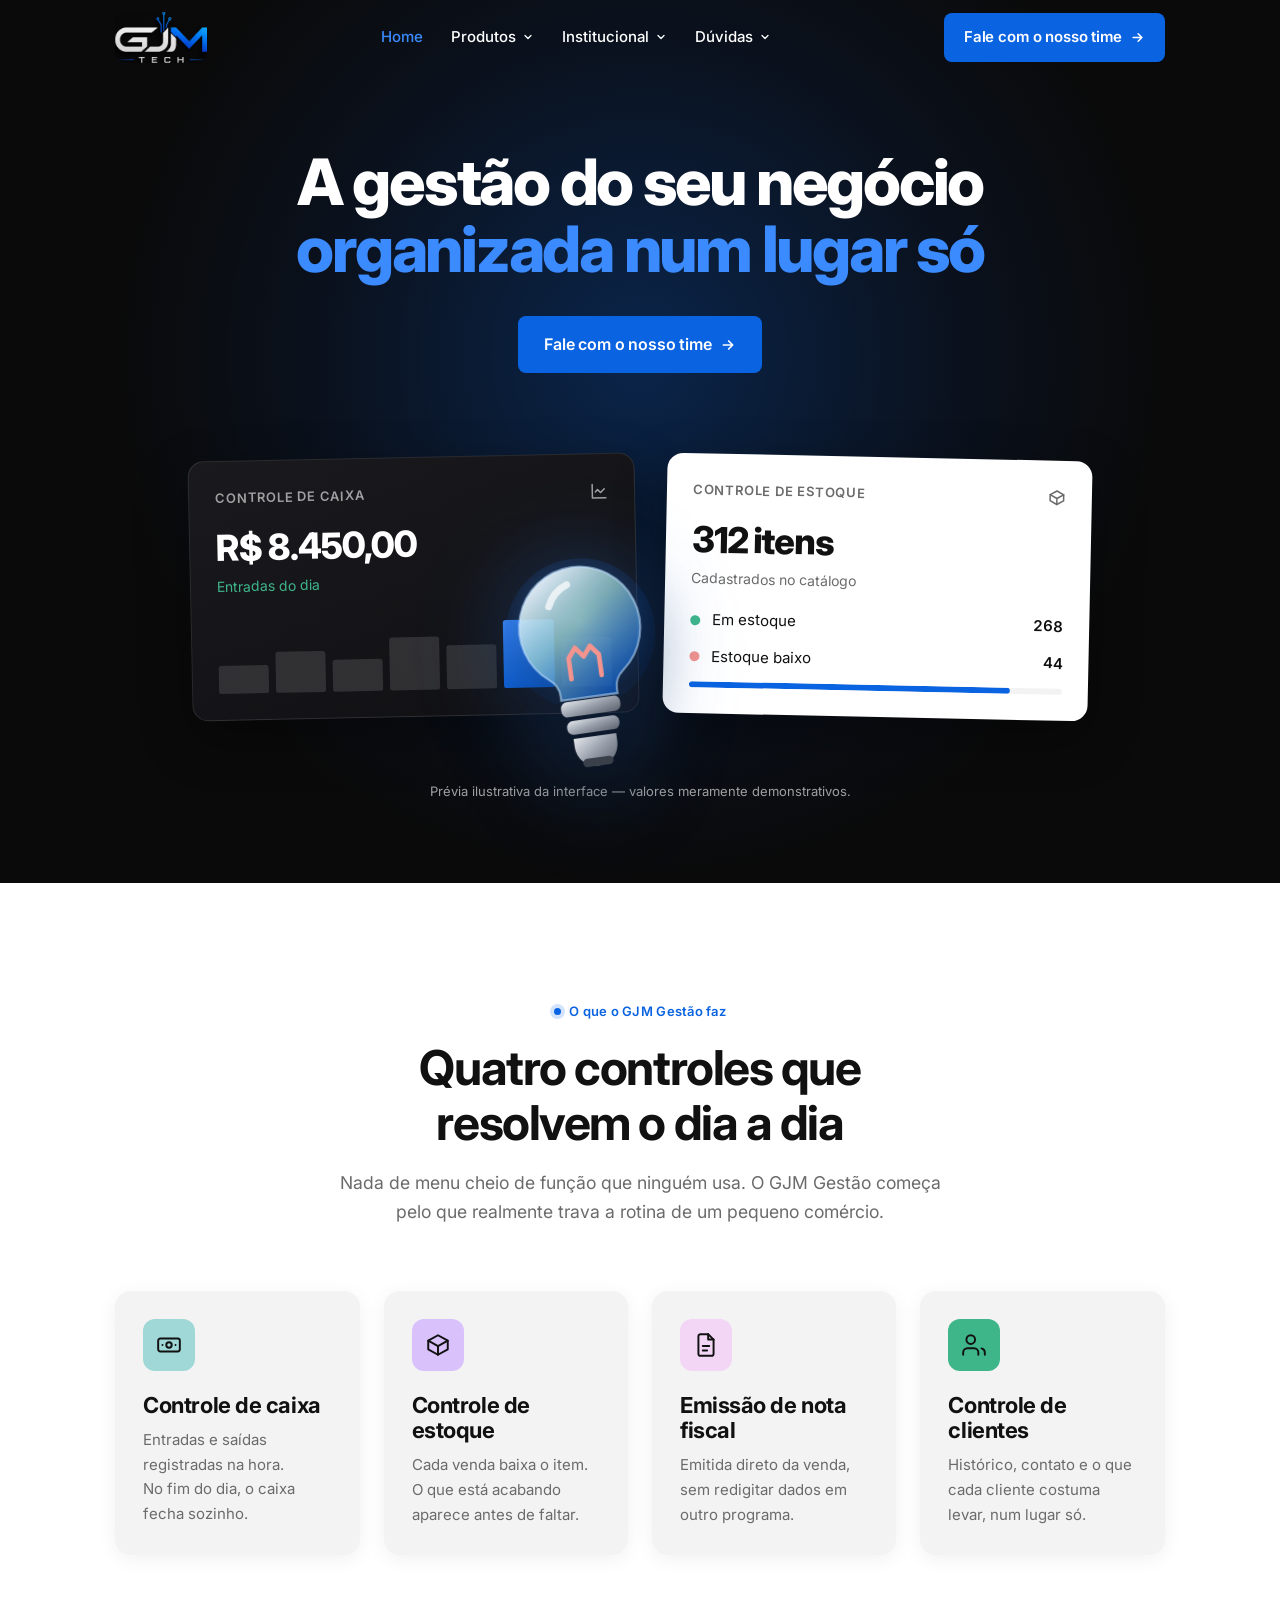
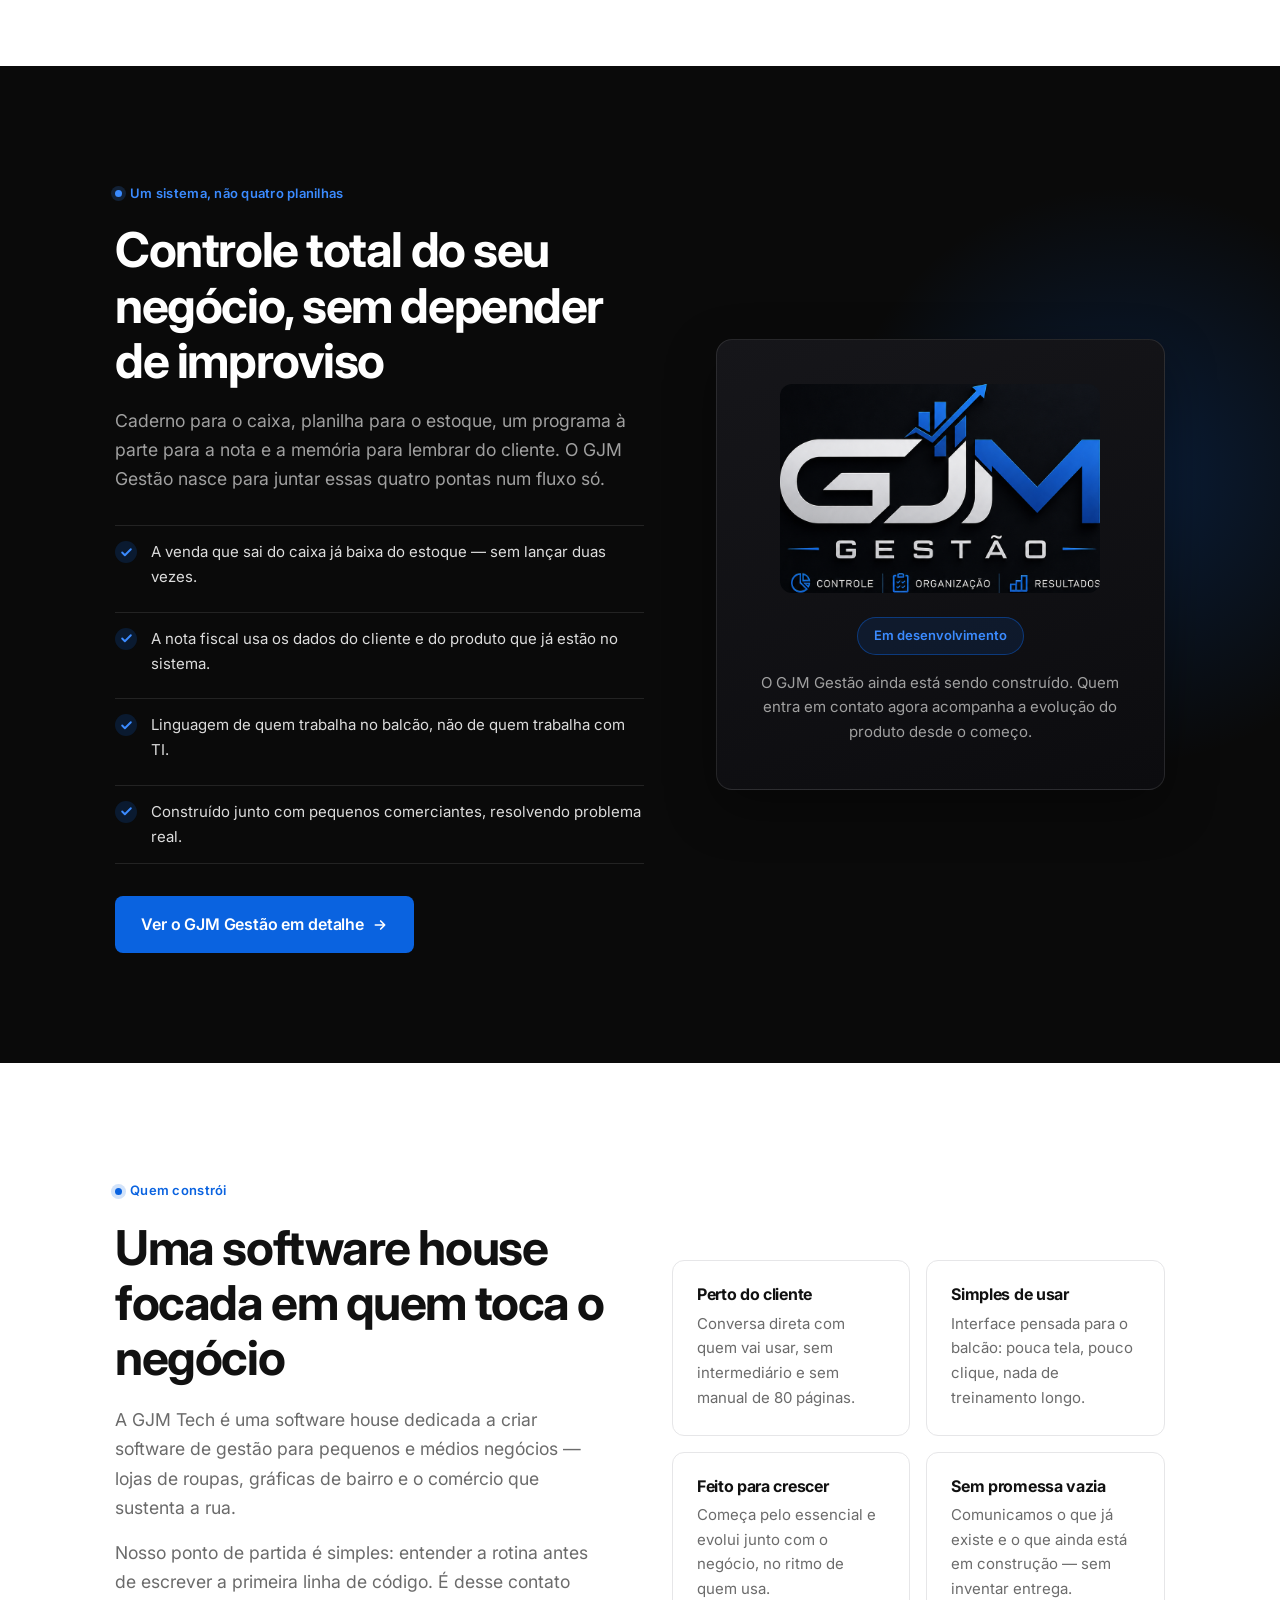
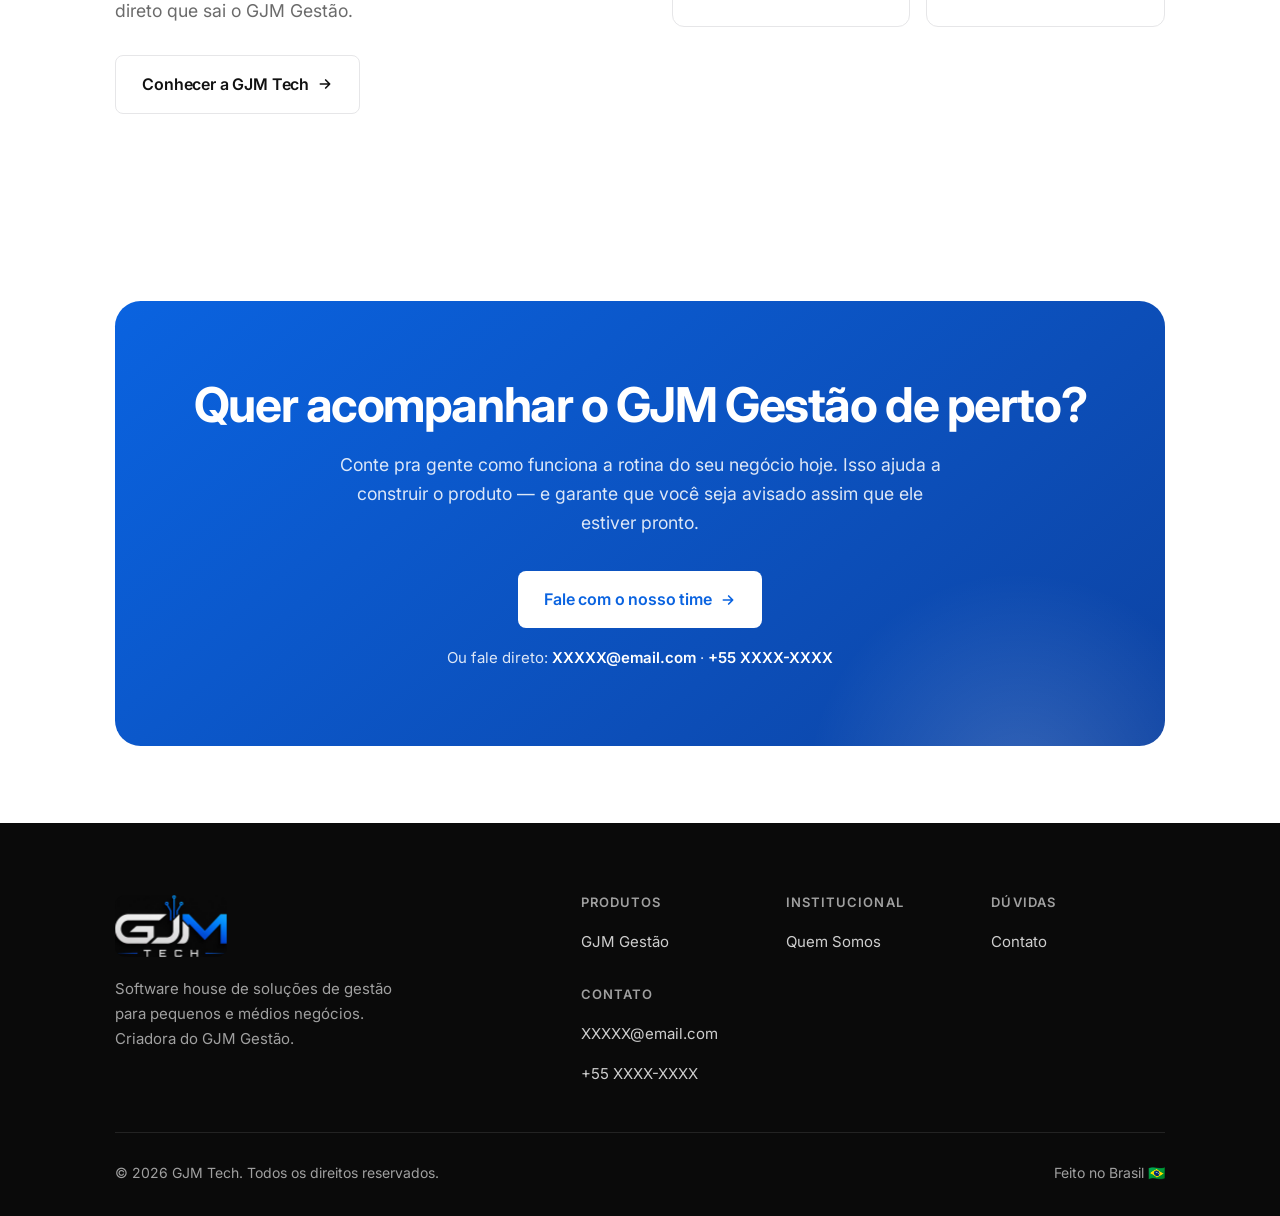
==== commit 3494fa10: "Ajusta hero, botões e comportamento da lâmpada - Botões: remove o halo azul embaixo (--shadow-brand)" ====
--- a/src/index.html
+++ b/src/index.html
@@ -135,25 +135,14 @@
       <div class="container">
 
         <div class="hero__intro">
-          <span class="eyebrow">GJM Tech · Software house</span>
           <h1>A gestão do seu negócio <em>organizada num lugar só</em></h1>
-          <p class="hero__lede">
-            Desenvolvemos o GJM Gestão: caixa, estoque, nota fiscal e clientes reunidos
-            num sistema simples, feito para quem toca uma loja, uma gráfica ou um
-            comércio de bairro no dia a dia.
-          </p>
 
           <div class="hero__actions">
             <a class="btn btn--primary btn--lg" href="duvidas/contato.html">
               Fale com o nosso time
               <svg class="btn__arrow" width="16" height="16" viewBox="0 0 24 24" fill="none" stroke="currentColor" stroke-width="2.5" stroke-linecap="round" stroke-linejoin="round" aria-hidden="true"><path d="M5 12h14M13 6l6 6-6 6"/></svg>
             </a>
-            <a class="btn btn--ghost-light btn--lg" href="produtos/gjm-gestao.html">
-              Conhecer o GJM Gestão
-            </a>
-          </div>
-
-          <p class="hero__note">Produto em desenvolvimento — fale com a gente para acompanhar de perto.</p>
+          </div>
         </div>
 
         <div class="hero__stage">
@@ -274,7 +263,9 @@
 
         <div class="features__grid">
 
-          <article class="feature-card reveal">
+          <!-- id="dock-lampada": destino onde a lâmpada do hero para de descer
+               (ver initHeroParallax em scripts/main.js) -->
+          <article class="feature-card reveal" id="dock-lampada">
             <div class="feature-card__icon" style="background:var(--accent-mint)">
               <svg viewBox="0 0 24 24" fill="none" stroke="currentColor" stroke-width="1.8" stroke-linecap="round" stroke-linejoin="round" aria-hidden="true"><rect x="2" y="6" width="20" height="12" rx="2"/><circle cx="12" cy="12" r="2.5"/><path d="M6 12h.01M18 12h.01"/></svg>
             </div>
--- a/src/styles/tokens.css
+++ b/src/styles/tokens.css
@@ -62,7 +62,6 @@
   /* --- Sombras --- */
   --shadow-card: 0 4px 20px rgba(0, 0, 0, 0.06);
   --shadow-float: 0 18px 50px rgba(0, 0, 0, 0.35);
-  --shadow-brand: 0 10px 30px rgba(10, 99, 224, 0.28);
 
   /* --- Movimento --- */
   --ease: cubic-bezier(0.22, 0.61, 0.36, 1);
--- a/src/styles/base.css
+++ b/src/styles/base.css
@@ -67,7 +67,8 @@
   cursor: pointer;
 }
 
-ul {
+ul,
+ol {
   margin: 0;
   padding: 0;
   list-style: none;
--- a/src/styles/components.css
+++ b/src/styles/components.css
@@ -4,24 +4,22 @@
 
 /* --------------------------------------------------------- Botões */
 
+/* Botão sólido, sem brilho colorido e sem "pulo" no hover — o halo azul
+   embaixo do botão era o que dava aparência de template genérico. */
 .btn {
   display: inline-flex;
   align-items: center;
   gap: 8px;
   padding: 12px 20px;
-  border-radius: var(--radius-sm);
+  border-radius: 8px;
   font-size: var(--fs-small);
   font-weight: 600;
   letter-spacing: -0.01em;
   white-space: nowrap;
   transition: background-color var(--dur) var(--ease),
-              color var(--dur) var(--ease),
-              transform var(--dur) var(--ease),
-              box-shadow var(--dur) var(--ease);
-}
-
-.btn:hover { transform: translateY(-1px); }
-.btn:active { transform: translateY(0); }
+              border-color var(--dur) var(--ease),
+              color var(--dur) var(--ease);
+}
 
 .btn__arrow {
   transition: transform var(--dur) var(--ease);
@@ -34,7 +32,6 @@
 .btn--primary {
   background: var(--brand-primary);
   color: var(--text-white);
-  box-shadow: var(--shadow-brand);
 }
 
 .btn--primary:hover {
@@ -190,25 +187,26 @@
   position: relative;
 }
 
+/* Sem retângulo de fundo no hover: o texto só passa de branco para azul. */
 .nav__link,
 .nav__trigger {
   display: inline-flex;
   align-items: center;
   gap: 6px;
-  padding: 9px 14px;
-  border-radius: var(--radius-sm);
+  padding: 9px 12px;
   font-size: var(--fs-small);
   font-weight: 500;
-  color: rgba(255, 255, 255, 0.78);
-  transition: color var(--dur) var(--ease), background-color var(--dur) var(--ease);
+  color: var(--text-white);
+  background: none;
+  transition: color var(--dur) var(--ease);
 }
 
 .nav__link:hover,
 .nav__trigger:hover,
+.nav__item:hover > .nav__trigger,
 .nav__item:focus-within > .nav__trigger,
 .nav__link[aria-current='page'] {
-  color: var(--text-white);
-  background: rgba(255, 255, 255, 0.07);
+  color: var(--brand-bright);
 }
 
 .nav__chevron {
--- a/src/styles/home.css
+++ b/src/styles/home.css
@@ -48,20 +48,11 @@
   text-wrap: balance;
 }
 
+/* Cor chapada em vez de texto com degradê — o degradê é o clichê visual
+   que mais entrega "template gerado". */
 .hero__intro h1 em {
   font-style: normal;
-  background: linear-gradient(100deg, var(--brand-bright), var(--brand-primary));
-  -webkit-background-clip: text;
-  background-clip: text;
-  color: transparent;
-}
-
-.hero__lede {
-  margin-top: 22px;
-  margin-inline: auto;
-  max-width: 60ch;
-  color: var(--text-muted-dark);
-  text-wrap: pretty;
+  color: var(--brand-bright);
 }
 
 .hero__actions {
@@ -70,12 +61,6 @@
   justify-content: center;
   gap: 12px;
   margin-top: 34px;
-}
-
-.hero__note {
-  margin-top: 22px;
-  font-size: 0.875rem;
-  color: var(--text-muted-dark);
 }
 
 /* --- Palco dos cards flutuantes --- */
@@ -198,6 +183,18 @@
   height: 100%;
   border-radius: inherit;
   background: var(--brand-primary);
+}
+
+/* Flutuação dos dois cards do hero — ritmos diferentes para não parecer
+   que sobem e descem em bloco. */
+@keyframes float-dark {
+  0%, 100% { translate: 0 0; }
+  50%      { translate: 0 -13px; }
+}
+
+@keyframes float-light {
+  0%, 100% { translate: 0 -18px; }
+  50%      { translate: 0 -33px; }
 }
 
 /* Marca de "isto é uma ilustração, não um dado real" */
@@ -263,8 +260,10 @@
 
   .hero-card { padding: 26px; }
 
-  .hero-card--dark  { transform: rotate(-1.2deg); }
-  .hero-card--light { transform: rotate(1.2deg) translateY(-18px); }
+  /* A inclinação usa `rotate`, e a flutuação usa `translate` — propriedades
+     separadas em CSS moderno, então uma não sobrescreve a outra. */
+  .hero-card--dark  { rotate: -1.2deg; animation: float-dark 6s var(--ease) infinite; }
+  .hero-card--light { rotate: 1.2deg;  animation: float-light 7s var(--ease) infinite; }
 
   .hero-decor {
     /* deslocada para a esquerda: sobrepõe o gráfico do card escuro,
@@ -542,7 +541,6 @@
 .final-cta .btn--primary {
   background: var(--bg-white);
   color: var(--brand-primary);
-  box-shadow: 0 10px 30px rgba(0, 0, 0, 0.18);
 }
 
 .final-cta .btn--primary:hover {
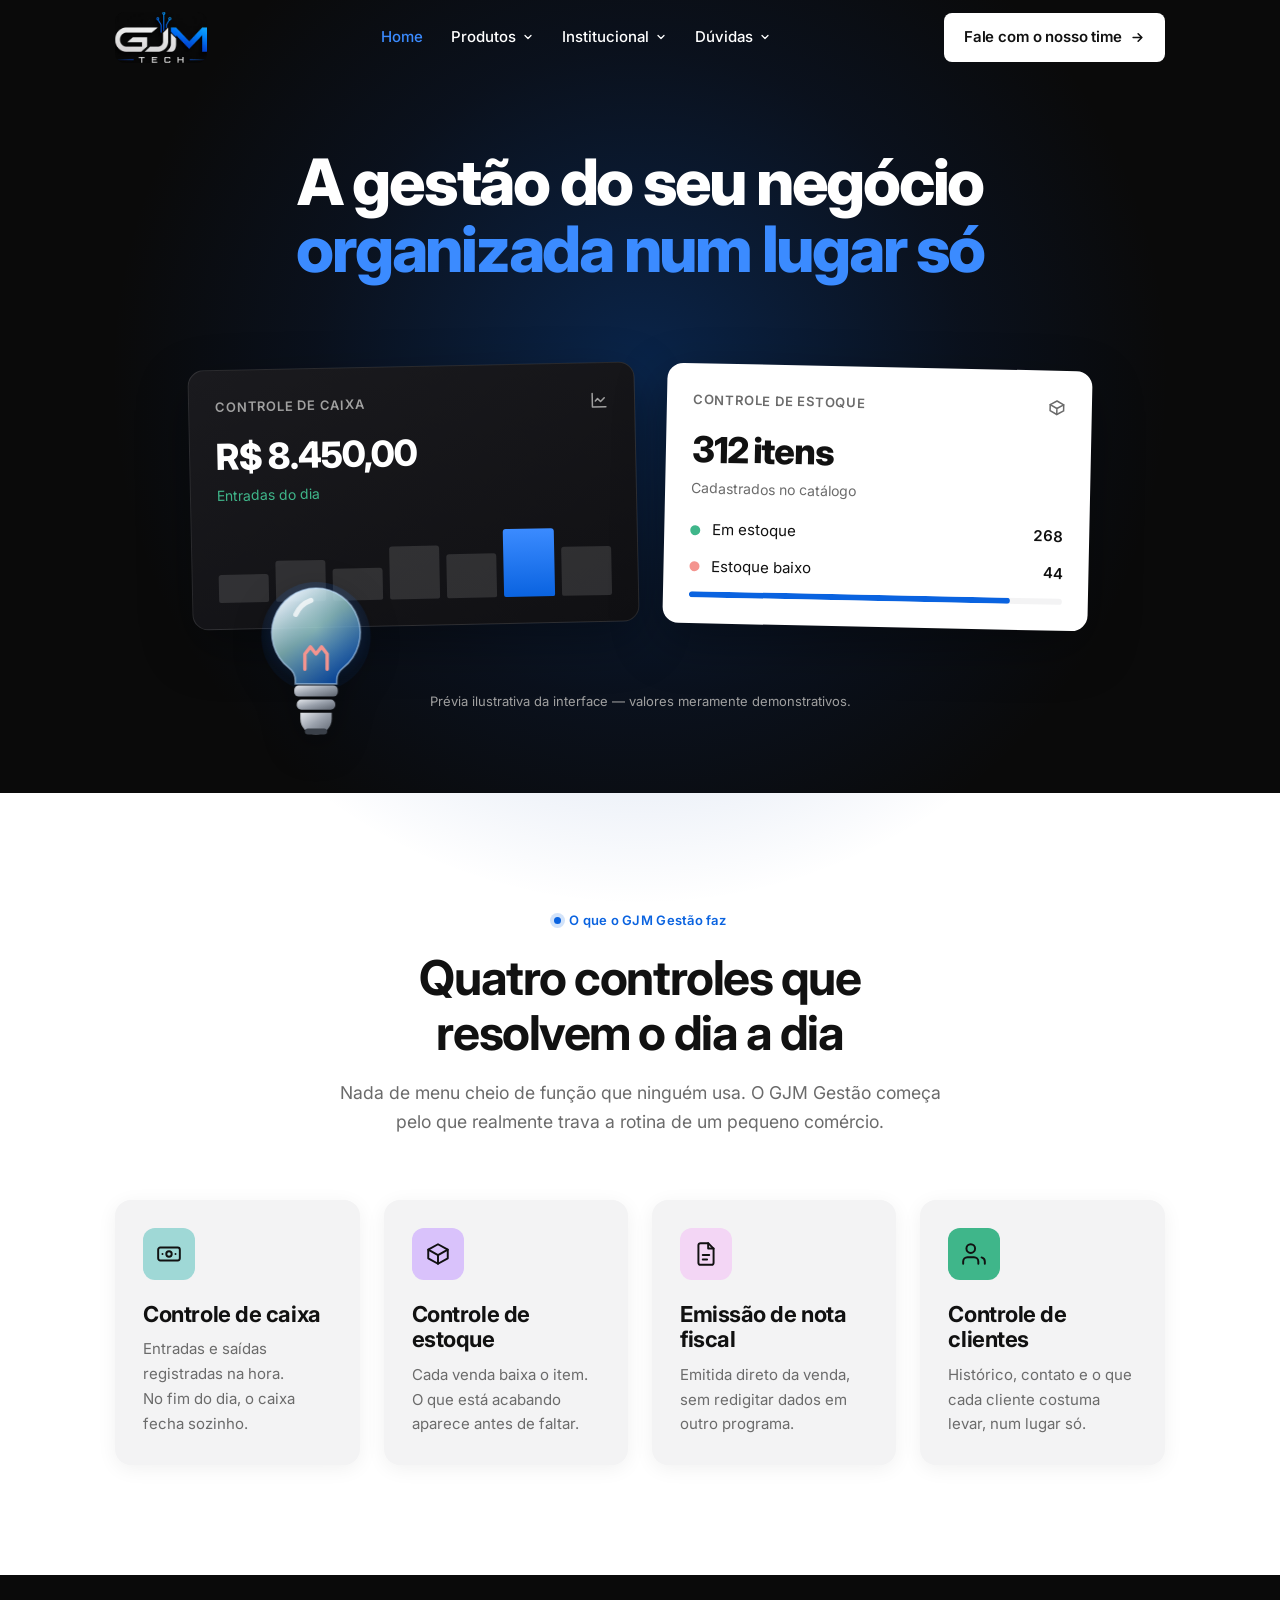
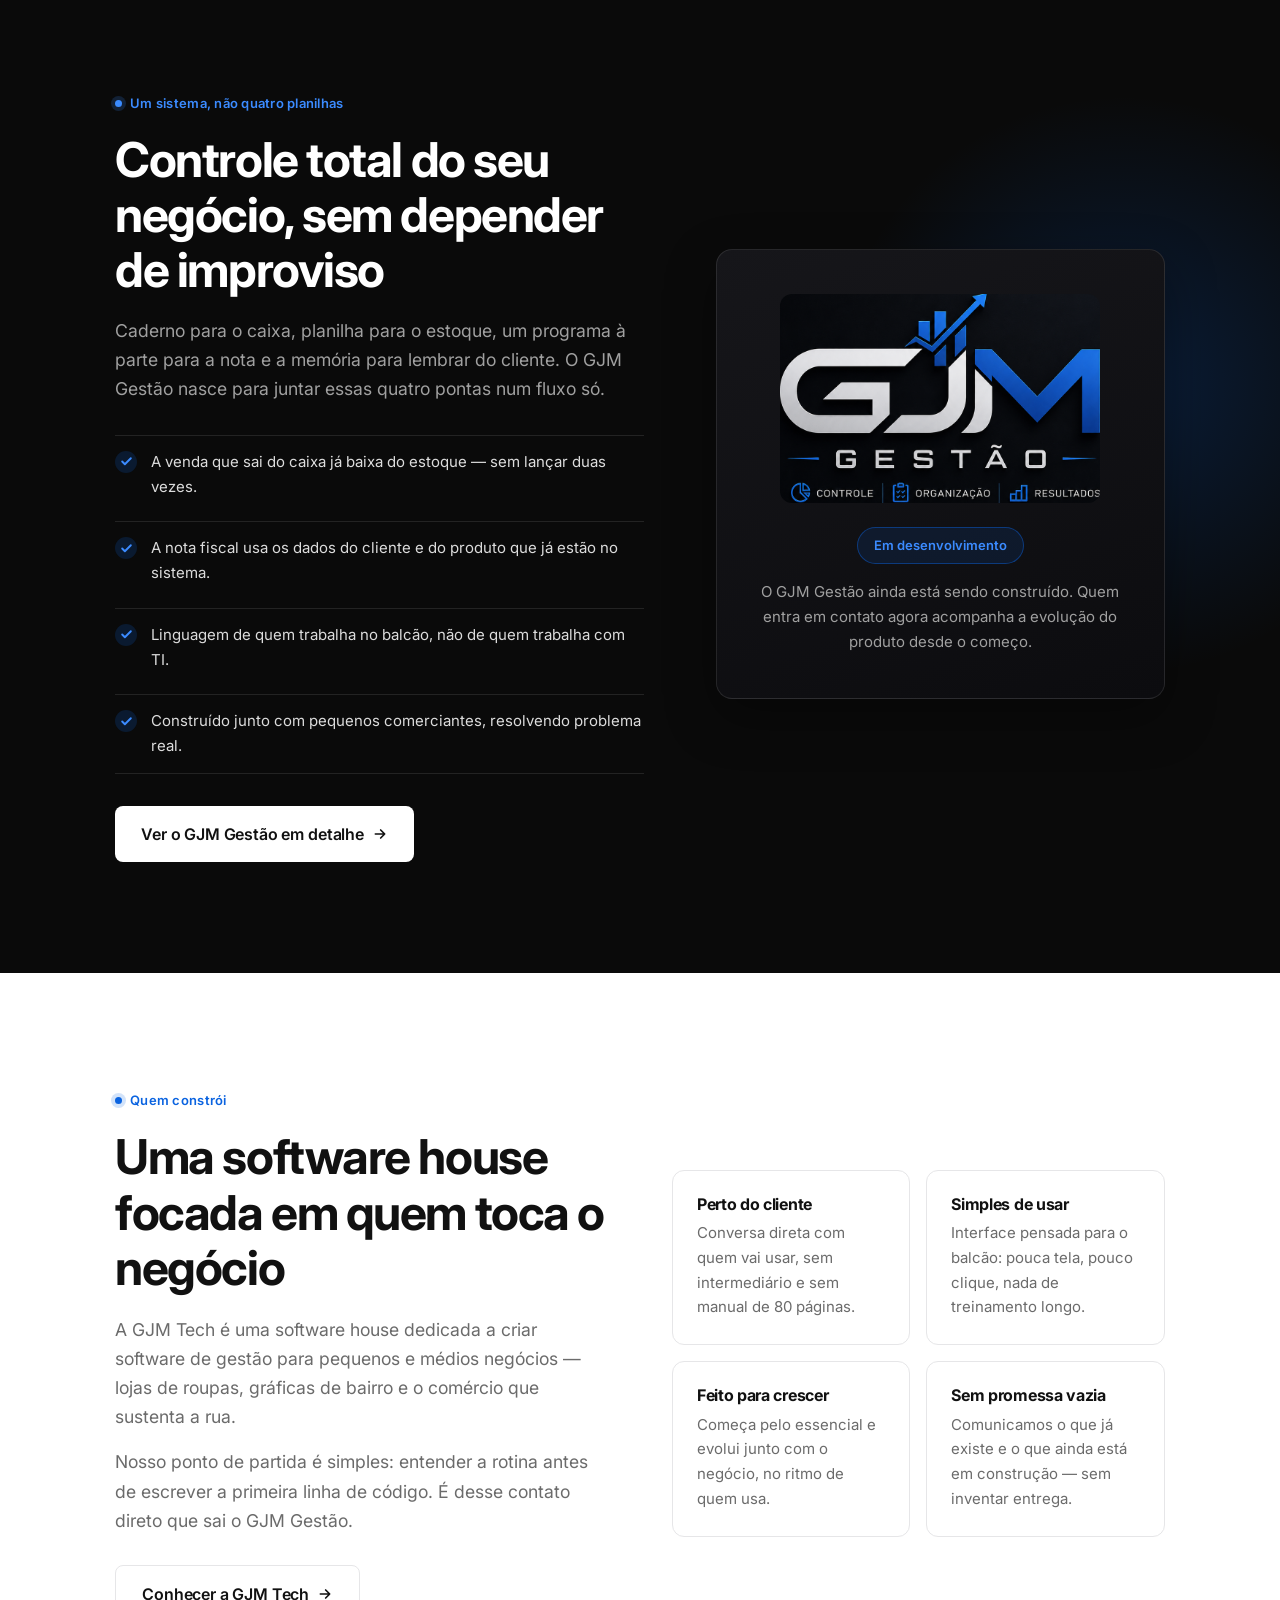
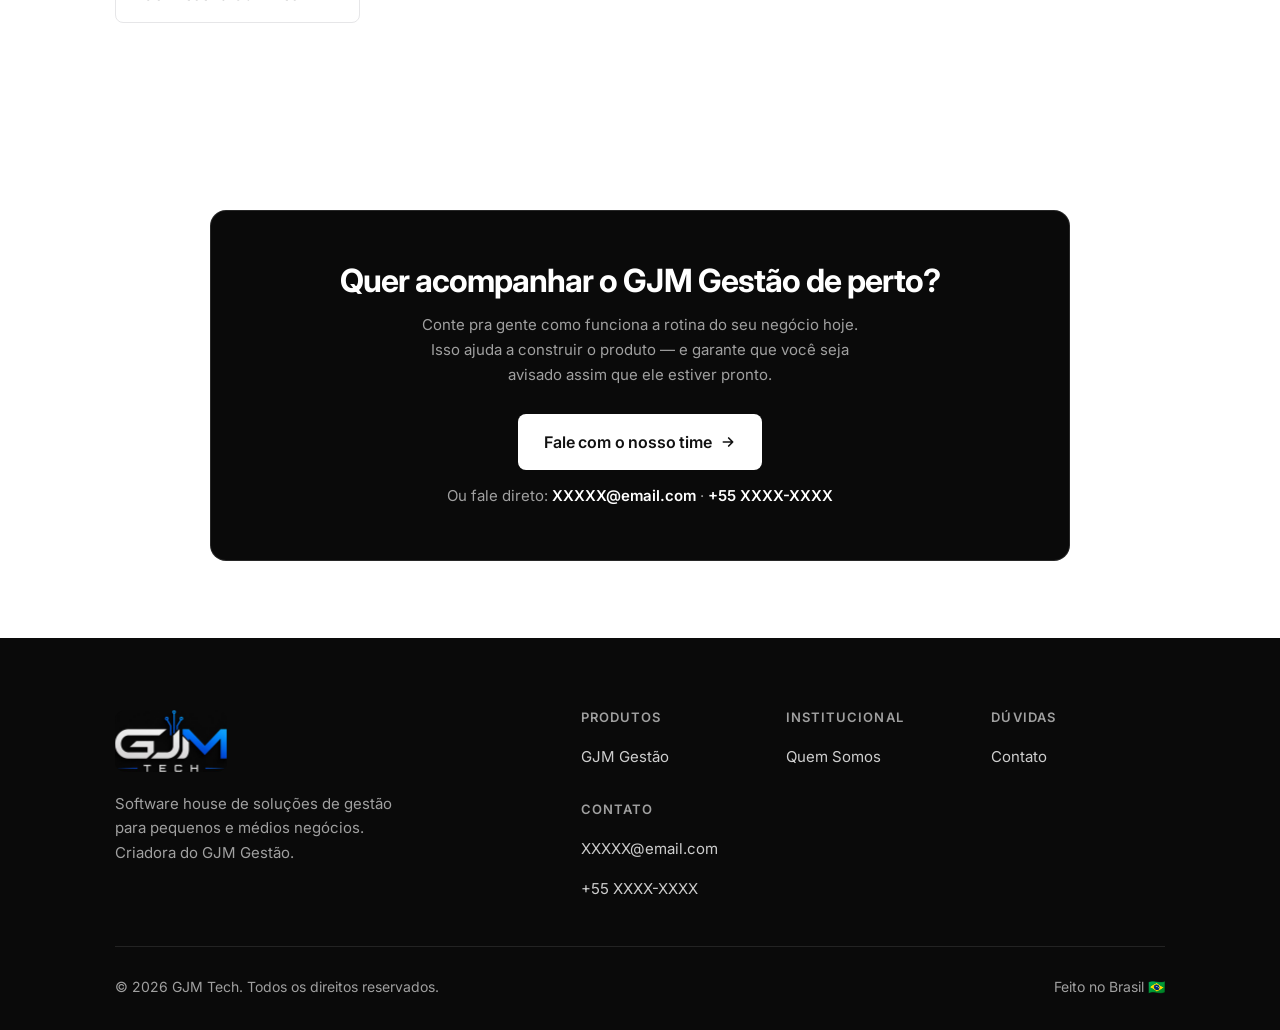
==== commit c67b1173: "Troca a lâmpada por uma moeda e refaz o sistema de botões - Elemento do hero vira uma moeda (SVG inl" ====
--- a/src/index.html
+++ b/src/index.html
@@ -137,12 +137,7 @@
         <div class="hero__intro">
           <h1>A gestão do seu negócio <em>organizada num lugar só</em></h1>
 
-          <div class="hero__actions">
-            <a class="btn btn--primary btn--lg" href="duvidas/contato.html">
-              Fale com o nosso time
-              <svg class="btn__arrow" width="16" height="16" viewBox="0 0 24 24" fill="none" stroke="currentColor" stroke-width="2.5" stroke-linecap="round" stroke-linejoin="round" aria-hidden="true"><path d="M5 12h14M13 6l6 6-6 6"/></svg>
-            </a>
-          </div>
+          
         </div>
 
         <div class="hero__stage">
--- a/src/styles/tokens.css
+++ b/src/styles/tokens.css
@@ -23,6 +23,14 @@
   --brand-primary-hover: #0850B8;
   --brand-bright: #3B8BFF;
   --brand-deep: #0D43A3;
+
+  /* --- Botão principal (invertido em relação ao fundo) ---
+     Padrão = superfície clara, então o botão é quase-preto.
+     Sobre superfícies escuras, os 3 tokens são invertidos em components.css.
+     O azul da marca deixa de ser cor de botão e fica só como acento. */
+  --btn-bg: #111111;
+  --btn-fg: #FFFFFF;
+  --btn-bg-hover: #2C2C2E;
 
   /* --- Acentos (ícones de feature / decorativos) --- */
   --accent-mint: #9FD8D6;
--- a/src/styles/components.css
+++ b/src/styles/components.css
@@ -30,12 +30,27 @@
 }
 
 .btn--primary {
-  background: var(--brand-primary);
-  color: var(--text-white);
+  background: var(--btn-bg);
+  color: var(--btn-fg);
 }
 
 .btn--primary:hover {
-  background: var(--brand-primary-hover);
+  background: var(--btn-bg-hover);
+}
+
+/* Superfícies escuras invertem o botão: fica branco com texto quase-preto.
+   Como são custom properties, basta declarar no container — todo botão
+   dentro dele herda, sem precisar de classe extra no HTML. */
+.site-header,
+.drawer,
+.hero,
+.page-hero,
+.section--dark,
+.final-cta__box,
+.site-footer {
+  --btn-bg: var(--text-white);
+  --btn-fg: var(--text-dark);
+  --btn-bg-hover: #E4E4E6;
 }
 
 .btn--ghost-light {
--- a/src/styles/home.css
+++ b/src/styles/home.css
@@ -6,7 +6,7 @@
 
 .hero {
   position: relative;
-  /* Sem `overflow: hidden` de propósito: a lâmpada do paralaxe precisa
+  /* Sem `overflow: hidden` de propósito: a moeda do paralaxe precisa
      "atravessar" para fora do hero e sobrepor a seção clara seguinte.
      O brilho do ::before já se dissolve antes da borda, então não vaza. */
   background: var(--bg-dark);
@@ -207,20 +207,21 @@
   color: var(--text-muted-dark);
 }
 
-/* --- Elemento decorativo (lâmpada) com paralaxe --- */
+/* --- Elemento decorativo (moeda) com paralaxe --- */
 /*     ver .claude/skills/parallax-hero-effect/SKILL.md                     */
 
 .hero-decor {
   position: absolute;
   z-index: 5;
-  bottom: -40px;
+  /* Fica abaixo dos dois cards, encostada na base deles: assim não cobre
+     nenhum texto na posição de repouso. */
+  bottom: -126px;
   left: 50%;
   translate: -50% 0;
-  width: clamp(132px, 13vw, 186px);
+  width: clamp(104px, 9.5vw, 136px);
   pointer-events: none;
   will-change: transform;
-  filter: drop-shadow(0 24px 36px rgba(0, 0, 0, 0.55))
-          drop-shadow(0 0 42px rgba(59, 139, 255, 0.42));
+  filter: drop-shadow(0 10px 18px rgba(0, 0, 0, 0.38));
 }
 
 .hero-decor svg,
@@ -228,18 +229,6 @@
   display: block;
   width: 100%;
   height: auto;
-  /* leve inclinação: o elemento é visto em ângulo, como na referência */
-  rotate: -8deg;
-}
-
-/* Respiro do brilho da lâmpada — sutil, não pisca */
-.hero-decor__svg {
-  animation: bulb-breathe 4.5s var(--ease) infinite;
-}
-
-@keyframes bulb-breathe {
-  0%, 100% { opacity: 1; }
-  50%      { opacity: 0.9; }
 }
 
 @media (max-width: 767px) {
@@ -266,10 +255,11 @@
   .hero-card--light { rotate: 1.2deg;  animation: float-light 7s var(--ease) infinite; }
 
   .hero-decor {
-    /* deslocada para a esquerda: sobrepõe o gráfico do card escuro,
-       não o texto do card claro */
-    left: 44%;
-    bottom: -74px;
+    /* deslocada para a esquerda, fora da largura do texto centralizado
+       logo abaixo — e já apontando para o card de destino, que é o
+       primeiro da grade de funcionalidades */
+    left: 14%;
+    bottom: -126px;
   }
 }
 
@@ -311,6 +301,22 @@
 .feature-card__icon svg {
   width: 26px;
   height: 26px;
+  transition: opacity 220ms var(--ease);
+}
+
+/* Quando a moeda pousa, ela VIRA o ícone: o chip colorido e o desenho
+   original saem de cena e sobra só a moeda no lugar.
+   A classe é ligada/desligada por initHeroParallax em scripts/main.js. */
+.feature-card__icon {
+  transition: background-color 220ms var(--ease);
+}
+
+.feature-card__icon.is-taken {
+  background: transparent !important;
+}
+
+.feature-card__icon.is-taken svg {
+  opacity: 0;
 }
 
 .feature-card h3 {
@@ -500,34 +506,29 @@
   background: var(--bg-white);
 }
 
+/* Painel escuro compacto: destaque vem do contraste com a seção branca,
+   não do tamanho do bloco nem de degradê. */
 .final-cta__box {
-  position: relative;
-  overflow: hidden;
-  padding: clamp(40px, 6vw, 76px) clamp(24px, 5vw, 64px);
-  border-radius: clamp(var(--radius-lg), 2vw, 28px);
-  background: linear-gradient(140deg, var(--brand-primary) 0%, var(--brand-deep) 100%);
+  max-width: 860px;
+  margin-inline: auto;
+  padding: clamp(32px, 4vw, 52px) clamp(24px, 4vw, 48px);
+  border-radius: var(--radius-lg);
+  background: var(--bg-dark);
+  border: 1px solid rgba(255, 255, 255, 0.12);
   color: var(--text-white);
   text-align: center;
 }
 
-.final-cta__box::after {
-  content: '';
-  position: absolute;
-  right: -8%;
-  bottom: -60%;
-  width: 460px;
-  aspect-ratio: 1;
-  background: radial-gradient(circle, rgba(255, 255, 255, 0.16) 0%, transparent 65%);
-  pointer-events: none;
-}
-
-.final-cta__box > * { position: relative; z-index: 2; }
+.final-cta__box h2 {
+  font-size: clamp(1.5rem, 1.2rem + 1.35vw, 2rem);
+}
 
 .final-cta__box p {
-  margin-top: 18px;
+  margin-top: 14px;
   margin-inline: auto;
-  max-width: 56ch;
-  color: rgba(255, 255, 255, 0.86);
+  max-width: 52ch;
+  font-size: var(--fs-small);
+  color: var(--text-muted-dark);
 }
 
 .final-cta__actions {
@@ -535,22 +536,13 @@
   flex-wrap: wrap;
   justify-content: center;
   gap: 12px;
-  margin-top: 34px;
-}
-
-.final-cta .btn--primary {
-  background: var(--bg-white);
-  color: var(--brand-primary);
-}
-
-.final-cta .btn--primary:hover {
-  background: #EFF4FF;
+  margin-top: 26px;
 }
 
 .final-cta__contact {
-  margin-top: 30px;
-  font-size: var(--fs-small);
-  color: rgba(255, 255, 255, 0.8);
+  margin-top: 22px;
+  font-size: 0.875rem;
+  color: var(--text-muted-dark);
 }
 
 .final-cta__contact strong {
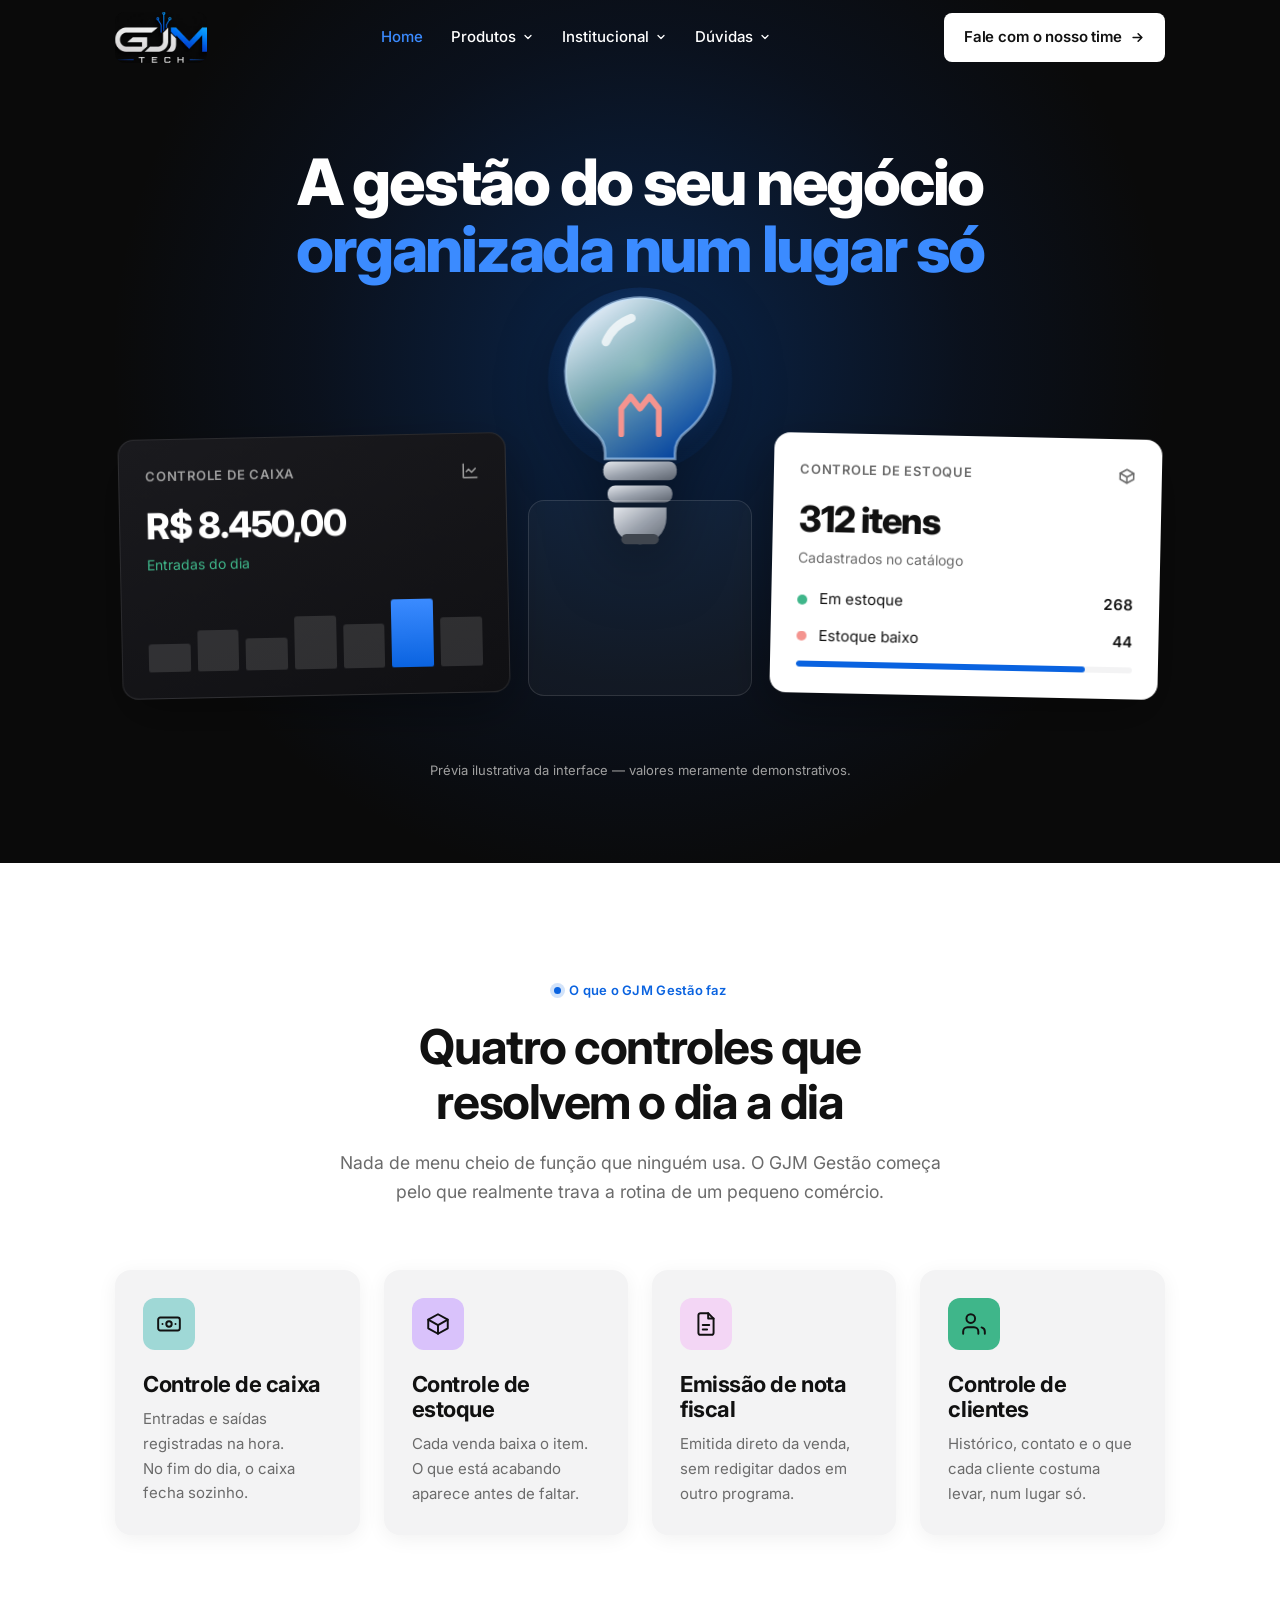
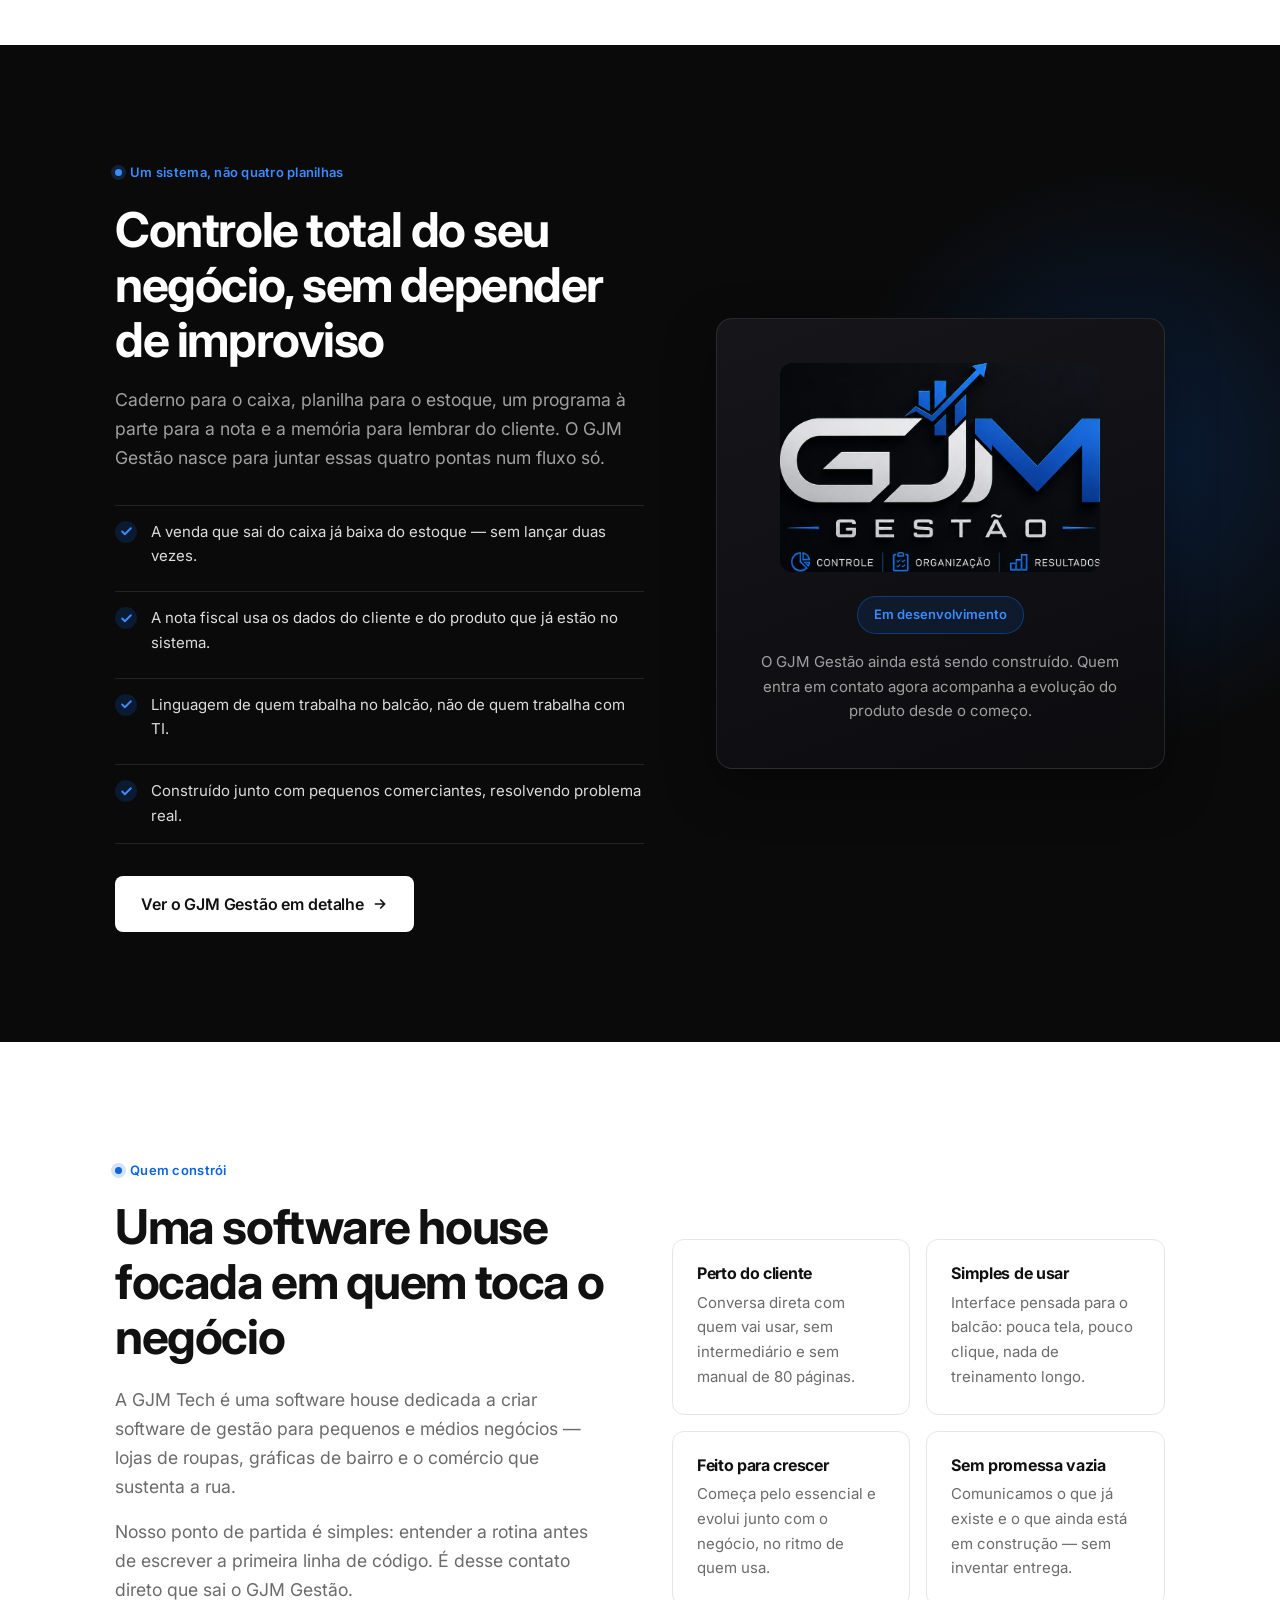
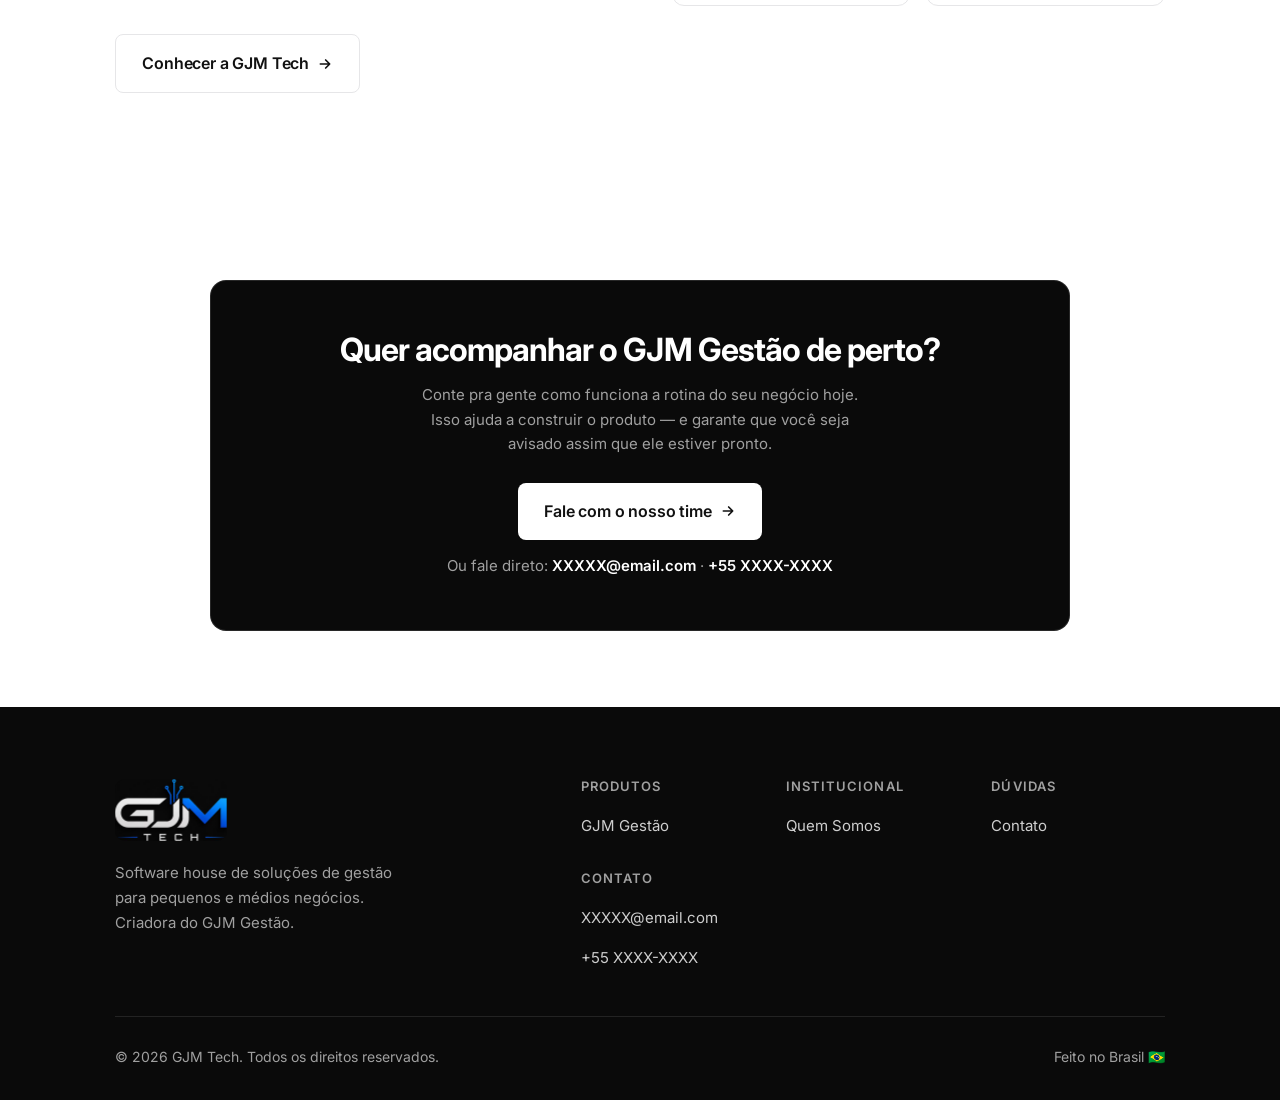
==== commit dcf4b453: "Palco do hero com 3 cards e lâmpada pousando no card do meio Também corrige o commit anterior: src/i" ====
--- a/src/index.html
+++ b/src/index.html
@@ -137,7 +137,6 @@
         <div class="hero__intro">
           <h1>A gestão do seu negócio <em>organizada num lugar só</em></h1>
 
-          
         </div>
 
         <div class="hero__stage">
@@ -160,6 +159,11 @@
               <i style="height:66%"></i>
             </div>
           </article>
+
+          <!-- Card vazio do meio: existe só para a lâmpada pousar dentro dele.
+               É translúcido de propósito — a lâmpada fica ATRÁS dos cards e
+               precisa continuar visível através deste. -->
+          <div class="hero-card hero-card--slot" id="dock-lampada" aria-hidden="true"></div>
 
           <!-- Card claro — Controle de Estoque -->
           <article class="hero-card hero-card--light">
@@ -187,11 +191,13 @@
 
           <!--
             Elemento decorativo com paralaxe — lâmpada. Só desktop.
+            Começa grande e ATRÁS dos cards; ao rolar, desce e encolhe até
+            parar dentro do card vazio do meio (#dock-lampada).
             Ver .claude/skills/parallax-hero-effect/SKILL.md
 
-            Desenhado em SVG inline (nenhum arquivo de imagem é gerado ou baixado).
-            aguardando asset: se `assets/hero/lampada.png` existir, o main.js
-            troca este SVG pela imagem automaticamente.
+            Desenhada em SVG inline (nenhum arquivo de imagem é gerado ou
+            baixado). aguardando asset: se `assets/hero/lampada.png` existir,
+            o main.js troca este SVG pela imagem automaticamente.
           -->
           <div class="hero-decor" id="hero-decor" aria-hidden="true">
             <svg class="hero-decor__svg" viewBox="0 0 120 170" fill="none" role="presentation">
@@ -258,9 +264,7 @@
 
         <div class="features__grid">
 
-          <!-- id="dock-lampada": destino onde a lâmpada do hero para de descer
-               (ver initHeroParallax em scripts/main.js) -->
-          <article class="feature-card reveal" id="dock-lampada">
+          <article class="feature-card reveal">
             <div class="feature-card__icon" style="background:var(--accent-mint)">
               <svg viewBox="0 0 24 24" fill="none" stroke="currentColor" stroke-width="1.8" stroke-linecap="round" stroke-linejoin="round" aria-hidden="true"><rect x="2" y="6" width="20" height="12" rx="2"/><circle cx="12" cy="12" r="2.5"/><path d="M6 12h.01M18 12h.01"/></svg>
             </div>
--- a/src/styles/home.css
+++ b/src/styles/home.css
@@ -6,9 +6,9 @@
 
 .hero {
   position: relative;
-  /* Sem `overflow: hidden` de propósito: a moeda do paralaxe precisa
-     "atravessar" para fora do hero e sobrepor a seção clara seguinte.
-     O brilho do ::before já se dissolve antes da borda, então não vaza. */
+  /* Pode clipar: a lâmpada nasce atrás dos cards e para dentro do card do
+     meio — ela nunca sai do hero. */
+  overflow: hidden;
   background: var(--bg-dark);
   color: var(--text-white);
   padding-top: calc(var(--header-h) + clamp(48px, 8vh, 96px));
@@ -39,6 +39,8 @@
 }
 
 .hero__intro {
+  position: relative;
+  z-index: 2;          /* acima da lâmpada, que vive no z-index 1 */
   max-width: 780px;
   margin-inline: auto;
   text-align: center;
@@ -55,19 +57,11 @@
   color: var(--brand-bright);
 }
 
-.hero__actions {
-  display: flex;
-  flex-wrap: wrap;
-  justify-content: center;
-  gap: 12px;
-  margin-top: 34px;
-}
-
 /* --- Palco dos cards flutuantes --- */
 
 .hero__stage {
   position: relative;
-  margin-top: clamp(48px, 7vw, 84px);
+  margin-top: clamp(56px, 12vw, 176px);
   display: grid;
   gap: 20px;
 }
@@ -136,6 +130,14 @@
   background: linear-gradient(180deg, var(--brand-bright), var(--brand-primary));
 }
 
+/* Card vazio do meio — existe só para a lâmpada pousar dentro.
+   Translúcido de propósito: a lâmpada fica ATRÁS dos três cards, e é através
+   deste que ela continua visível. Não flutua, senão a lâmpada (posicionada
+   em relação ao palco, não ao card) descolaria dele. */
+.hero-card--slot {
+  display: none;
+}
+
 /* Card claro — "Controle de Estoque" */
 .hero-card--light {
   background: var(--bg-white);
@@ -207,21 +209,22 @@
   color: var(--text-muted-dark);
 }
 
-/* --- Elemento decorativo (moeda) com paralaxe --- */
+/* --- Elemento decorativo (lâmpada) com paralaxe --- */
 /*     ver .claude/skills/parallax-hero-effect/SKILL.md                     */
 
 .hero-decor {
   position: absolute;
-  z-index: 5;
-  /* Fica abaixo dos dois cards, encostada na base deles: assim não cobre
-     nenhum texto na posição de repouso. */
-  bottom: -126px;
+  /* z-index 1 = ATRÁS dos três cards (que estão no 3) e à frente do fundo
+     do hero. Ela aparece por cima da faixa escura acima dos cards e através
+     do card translúcido do meio. */
+  z-index: 1;
+  top: -152px;
   left: 50%;
   translate: -50% 0;
-  width: clamp(104px, 9.5vw, 136px);
+  width: clamp(150px, 16vw, 232px);
   pointer-events: none;
   will-change: transform;
-  filter: drop-shadow(0 10px 18px rgba(0, 0, 0, 0.38));
+  filter: drop-shadow(0 18px 30px rgba(0, 0, 0, 0.5));
 }
 
 .hero-decor svg,
@@ -240,11 +243,20 @@
 
 @media (min-width: 768px) {
   .hero__stage {
-    grid-template-columns: 1.05fr 1fr;
-    gap: 28px;
+    /* três cards: conteúdo | vazio (destino da lâmpada) | conteúdo */
+    grid-template-columns: 1fr 0.58fr 1fr;
+    gap: 20px;
     align-items: end;
-    max-width: 900px;
+    max-width: 1040px;
     margin-inline: auto;
+  }
+
+  .hero-card--slot {
+    display: block;
+    min-height: 196px;
+    background: rgba(255, 255, 255, 0.035);
+    border: 1px solid rgba(255, 255, 255, 0.12);
+    box-shadow: none;
   }
 
   .hero-card { padding: 26px; }
@@ -254,13 +266,7 @@
   .hero-card--dark  { rotate: -1.2deg; animation: float-dark 6s var(--ease) infinite; }
   .hero-card--light { rotate: 1.2deg;  animation: float-light 7s var(--ease) infinite; }
 
-  .hero-decor {
-    /* deslocada para a esquerda, fora da largura do texto centralizado
-       logo abaixo — e já apontando para o card de destino, que é o
-       primeiro da grade de funcionalidades */
-    left: 14%;
-    bottom: -126px;
-  }
+
 }
 
 /* --------------------------------------------------------- Funcionalidades */
@@ -301,22 +307,6 @@
 .feature-card__icon svg {
   width: 26px;
   height: 26px;
-  transition: opacity 220ms var(--ease);
-}
-
-/* Quando a moeda pousa, ela VIRA o ícone: o chip colorido e o desenho
-   original saem de cena e sobra só a moeda no lugar.
-   A classe é ligada/desligada por initHeroParallax em scripts/main.js. */
-.feature-card__icon {
-  transition: background-color 220ms var(--ease);
-}
-
-.feature-card__icon.is-taken {
-  background: transparent !important;
-}
-
-.feature-card__icon.is-taken svg {
-  opacity: 0;
 }
 
 .feature-card h3 {
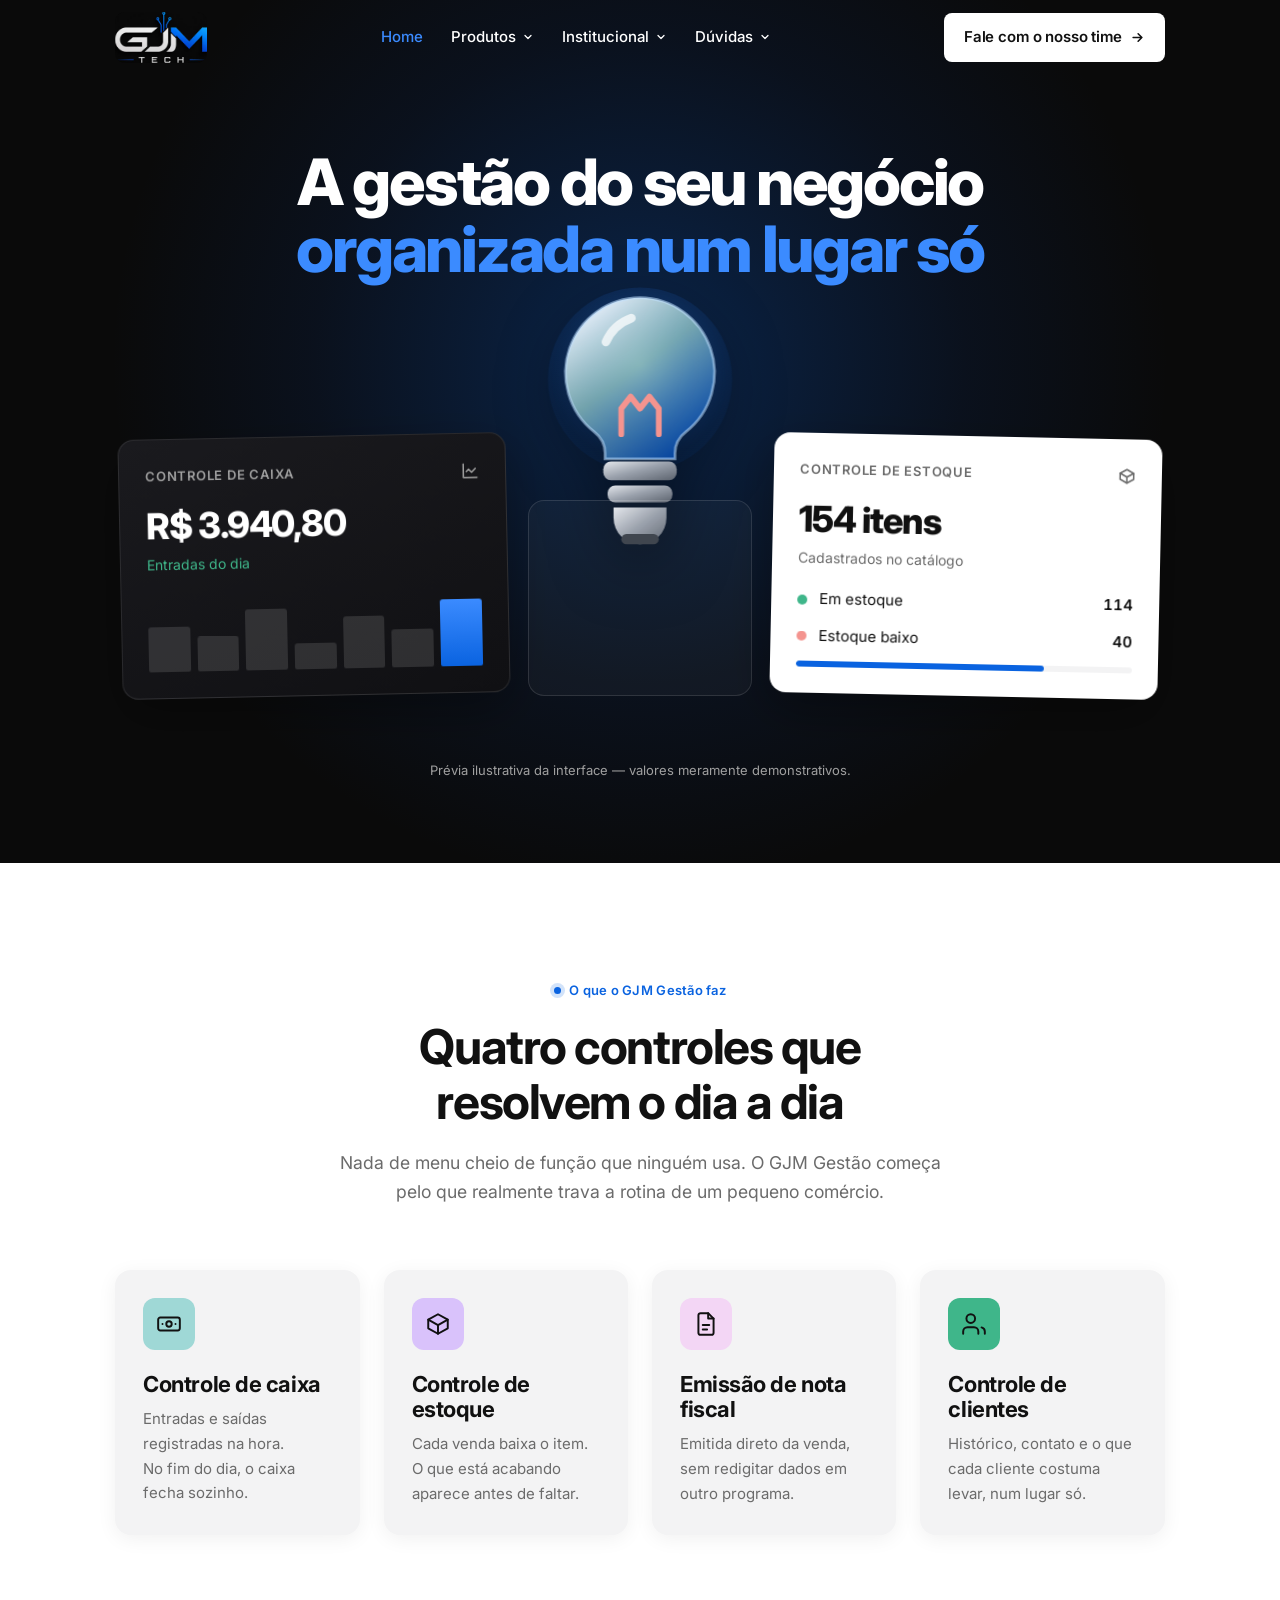
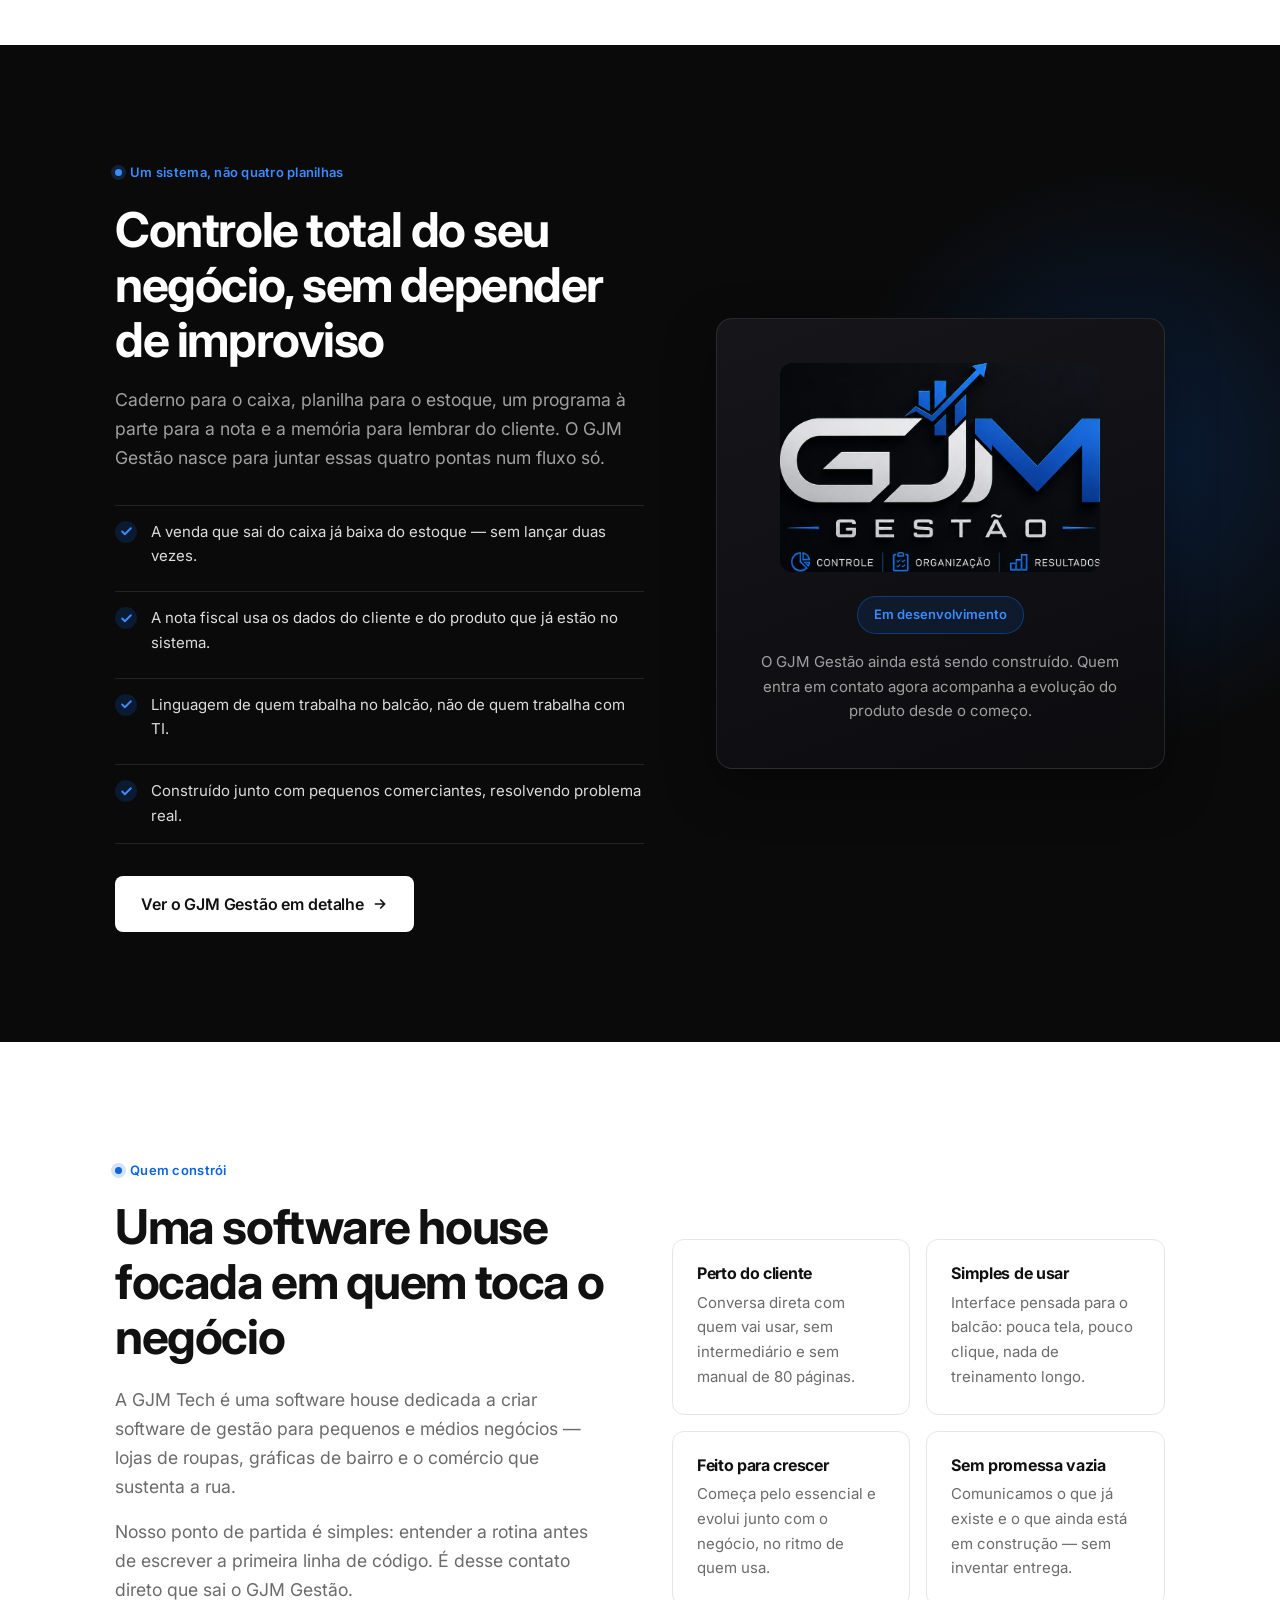
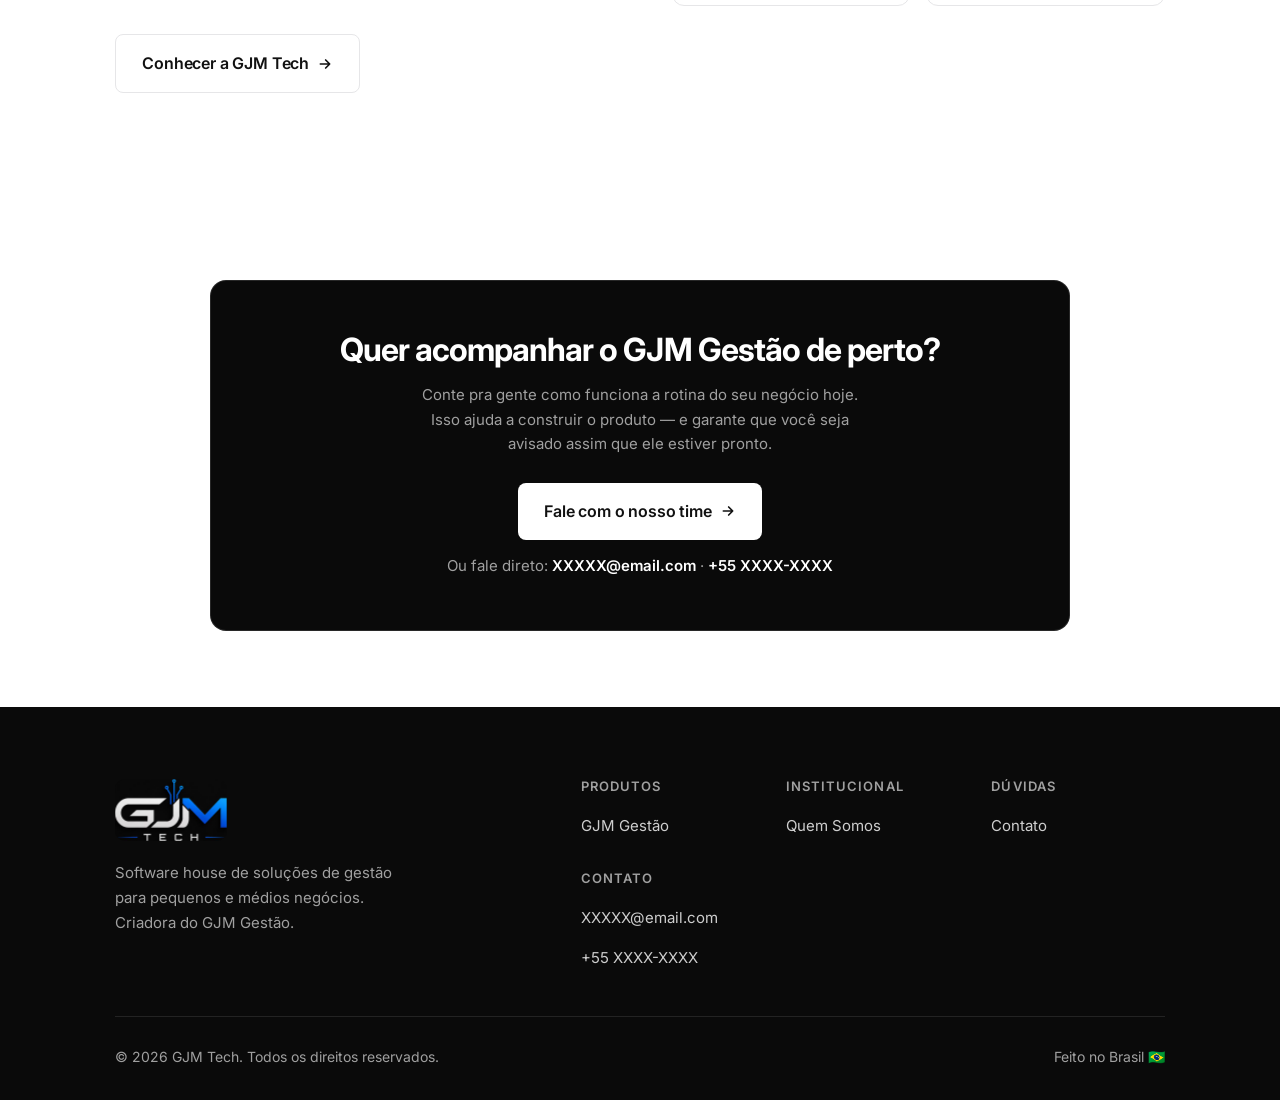
==== commit 6b36ef6f: "Sorteia os valores dos cards do hero a cada carregamento - 10 conjuntos de prévia em PREVIAS (main.j" ====
--- a/src/index.html
+++ b/src/index.html
@@ -147,9 +147,9 @@
               <span class="hero-card__title">Controle de caixa</span>
               <svg width="18" height="18" viewBox="0 0 24 24" fill="none" stroke="currentColor" stroke-width="2" stroke-linecap="round" stroke-linejoin="round" aria-hidden="true" style="color:var(--text-muted-dark)"><path d="M3 3v18h18"/><path d="m19 9-5 5-4-4-3 3"/></svg>
             </div>
-            <p class="hero-card__value">R$ 8.450,00</p>
+            <p class="hero-card__value" data-previa="caixa-valor">R$ 8.450,00</p>
             <p class="hero-card__meta">Entradas do dia</p>
-            <div class="hero-card__chart" aria-hidden="true">
+            <div class="hero-card__chart" data-previa="caixa-grafico" aria-hidden="true">
               <i style="height:38%"></i>
               <i style="height:56%"></i>
               <i style="height:44%"></i>
@@ -171,21 +171,21 @@
               <span class="hero-card__title">Controle de estoque</span>
               <svg width="18" height="18" viewBox="0 0 24 24" fill="none" stroke="currentColor" stroke-width="2" stroke-linecap="round" stroke-linejoin="round" aria-hidden="true" style="color:var(--text-muted)"><path d="m21 8-9-5-9 5v8l9 5 9-5Z"/><path d="M3 8l9 5 9-5M12 13v8"/></svg>
             </div>
-            <p class="hero-card__value">312 itens</p>
+            <p class="hero-card__value" data-previa="estoque-total">312 itens</p>
             <p class="hero-card__meta">Cadastrados no catálogo</p>
 
             <div class="hero-card__rows">
               <div class="hero-card__row">
                 <span class="hero-card__dot" style="background:var(--accent-green)"></span>
                 <span>Em estoque</span>
-                <span>268</span>
+                <span data-previa="estoque-ok">268</span>
               </div>
               <div class="hero-card__row">
                 <span class="hero-card__dot" style="background:var(--accent-coral)"></span>
                 <span>Estoque baixo</span>
-                <span>44</span>
+                <span data-previa="estoque-baixo">44</span>
               </div>
-              <div class="hero-card__bar" aria-hidden="true"><i style="width:86%"></i></div>
+              <div class="hero-card__bar" aria-hidden="true"><i data-previa="estoque-barra" style="width:86%"></i></div>
             </div>
           </article>
 
